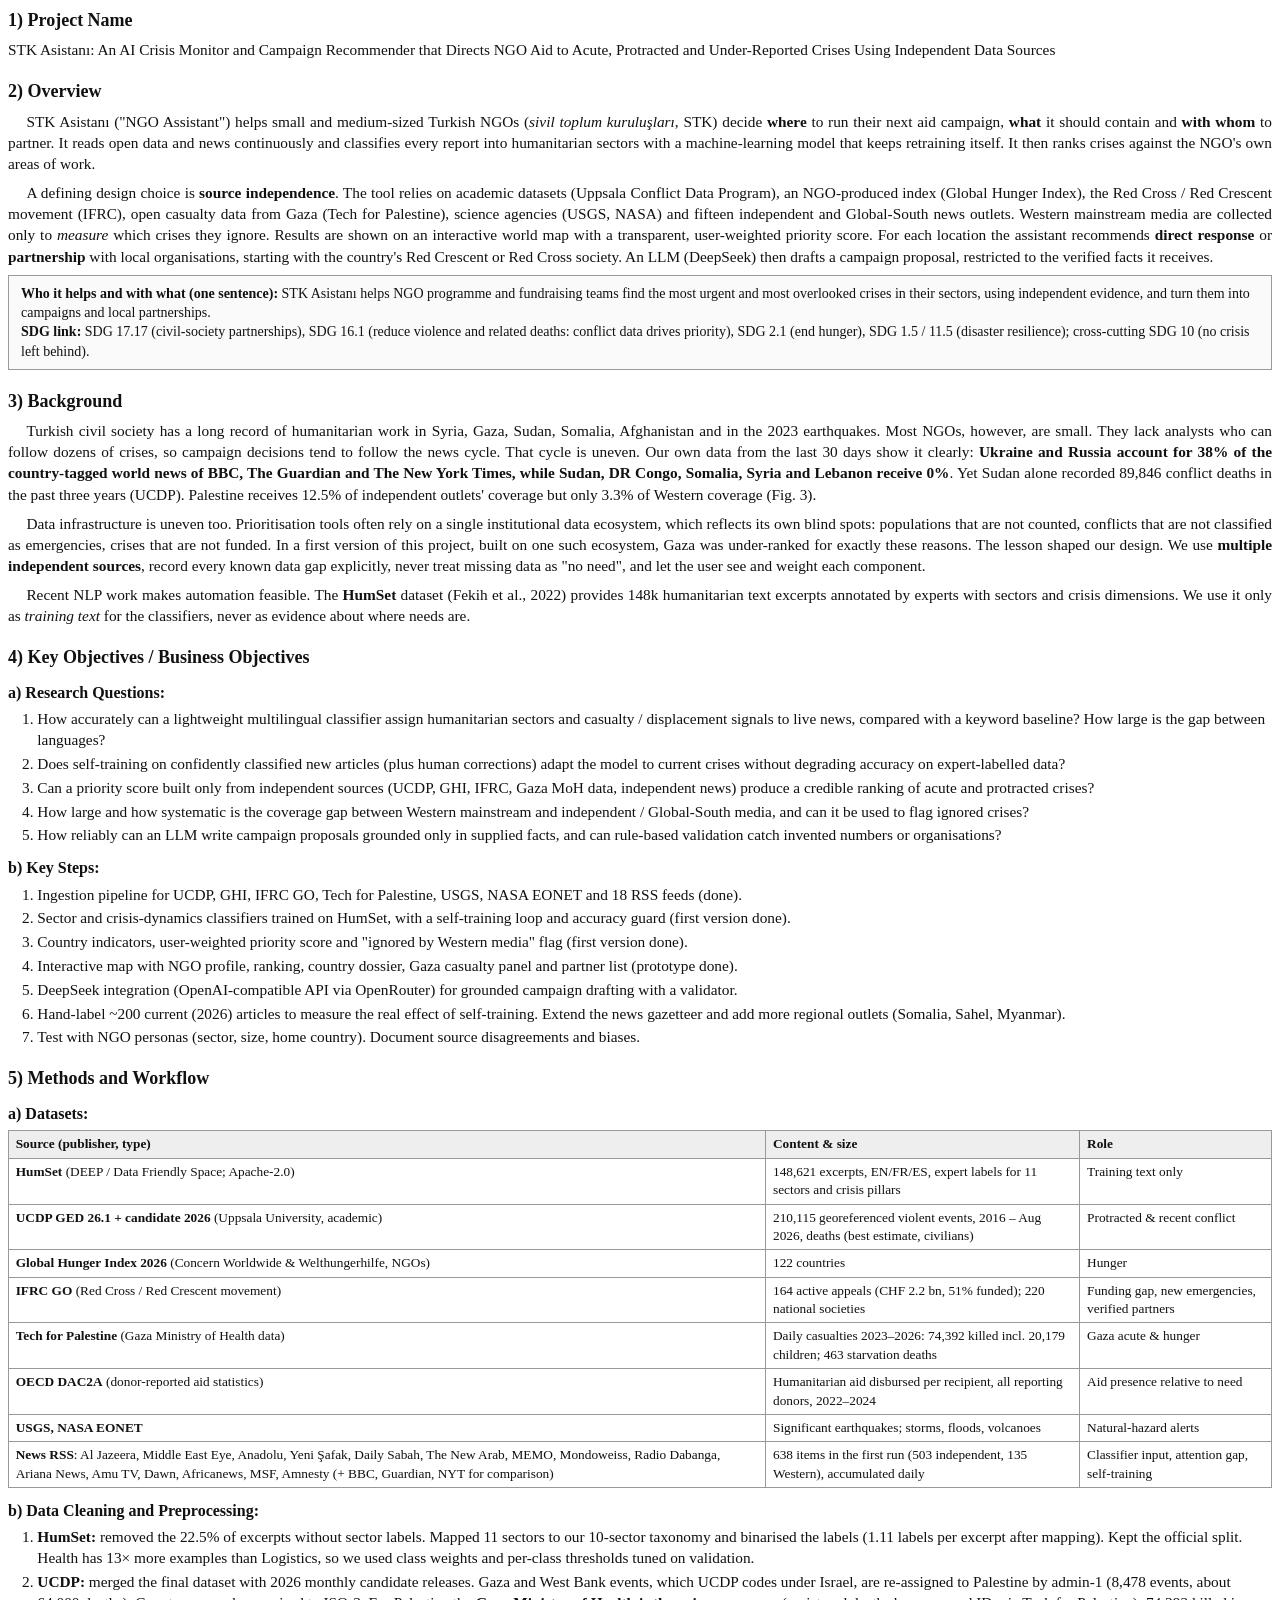
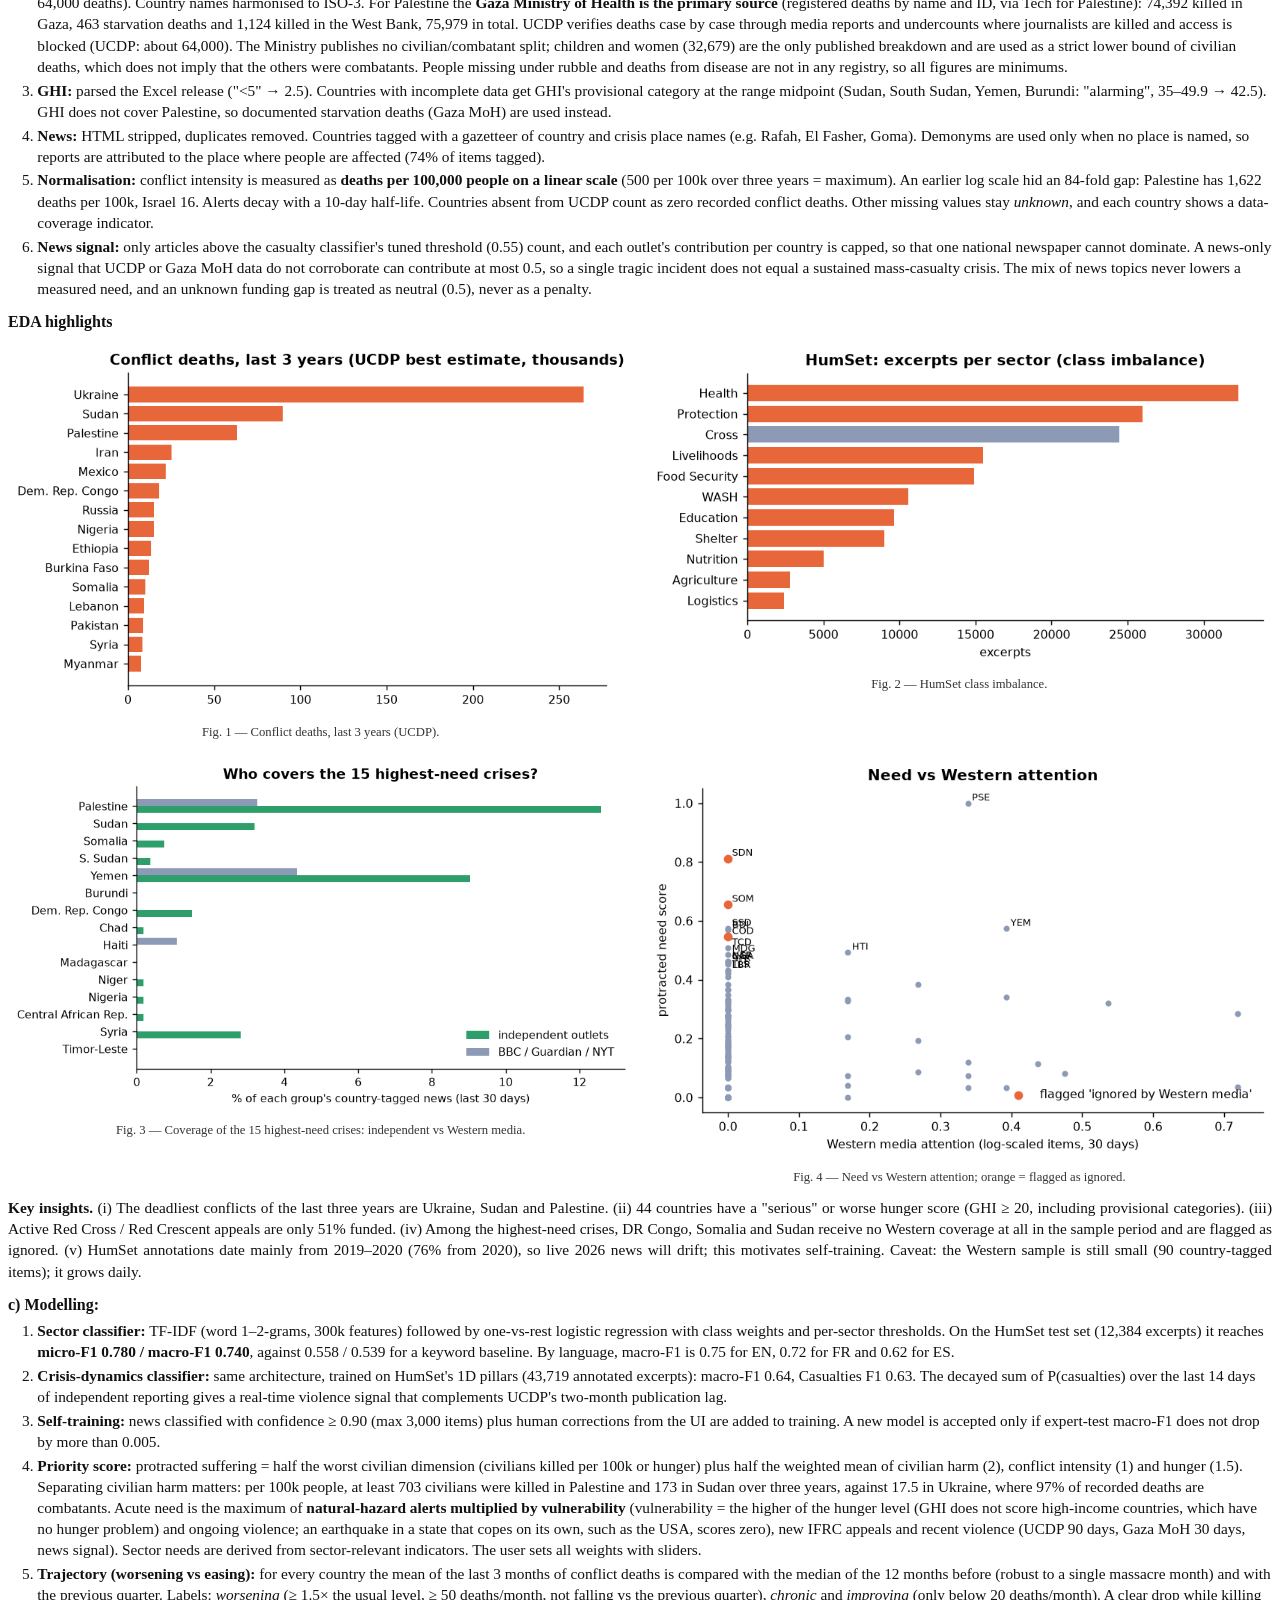
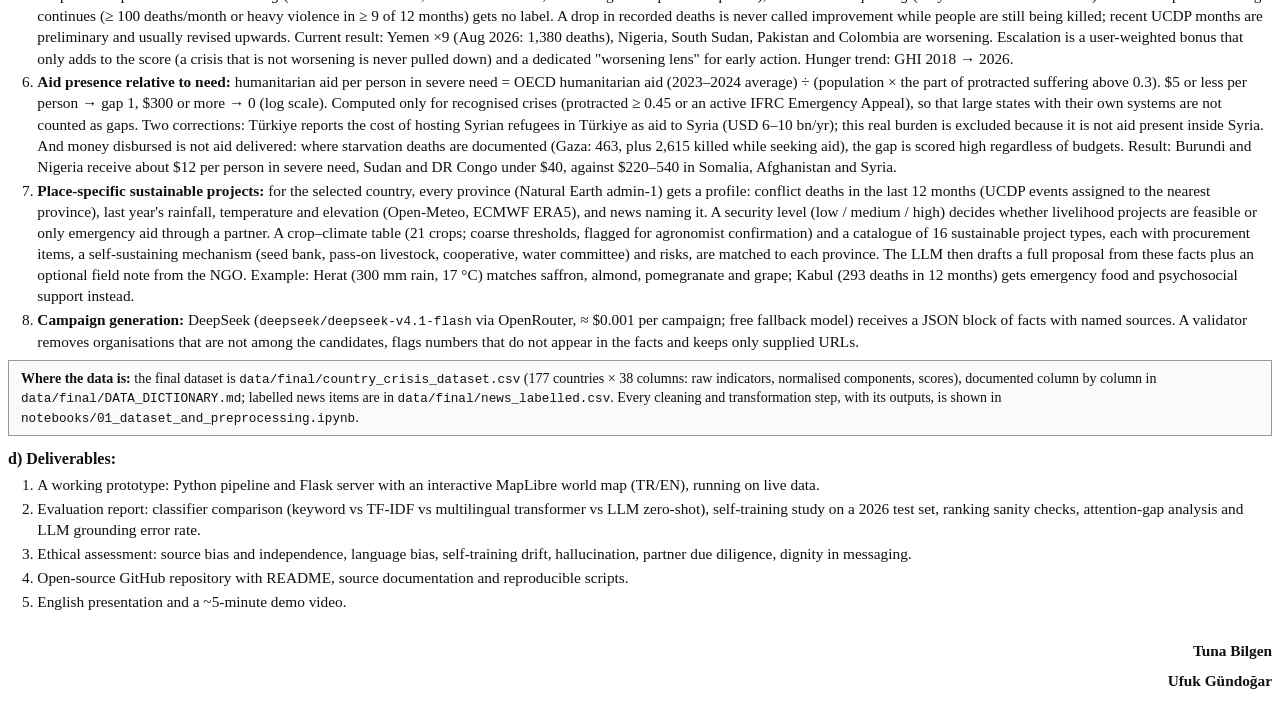
==== docs/concept_note.html @ a5fe1b3c "STK Asistani: crisis monitor and campaign recommender (Assignment 1) - data pipeline from independen" ====
<!doctype html>
<html lang="en">
<head>
<meta charset="utf-8">
<title>Concept Note — STK Asistanı</title>
<style>
  @page { size: A4; margin: 20mm 20mm 18mm 20mm; }
  body { font-family: "Times New Roman", Times, serif; font-size: 11.5pt; line-height: 1.38; color: #111; }
  h2 { font-size: 13.5pt; margin: 14pt 0 5pt; }
  h3 { font-size: 12pt; margin: 9pt 0 3pt; }
  p { margin: 0 0 6pt; text-align: justify; text-indent: 1.2em; }
  p.noind { text-indent: 0; }
  ol, ul { margin: 2pt 0 6pt; padding-left: 22pt; }
  li { margin-bottom: 2pt; }
  table { border-collapse: collapse; width: 100%; font-size: 10pt; margin: 4pt 0 8pt; }
  th, td { border: 1px solid #999; padding: 3pt 5pt; text-align: left; vertical-align: top; }
  th { background: #eee; }
  figure { margin: 6pt 0 8pt; text-align: center; break-inside: avoid; }
  figure img { max-width: 100%; }
  figcaption { font-size: 9.5pt; color: #333; margin-top: 2pt; }
  .two { display: flex; gap: 10pt; }
  .two figure { flex: 1; }
  .sig { text-align: right; font-weight: bold; margin-top: 18pt; line-height: 2; }
  .box { border: 1px solid #999; padding: 6pt 9pt; margin: 6pt 0 8pt; font-size: 10.5pt; background: #fafafa; }
  code { font-family: Consolas, monospace; font-size: 9.5pt; }
</style>
</head>
<body>

<h2 style="margin-top:0">1) Project Name</h2>
<p class="noind">STK Asistanı: An AI Crisis Monitor and Campaign Recommender that Directs NGO Aid to Acute,
Protracted and Under-Reported Crises Using Independent Data Sources</p>

<h2>2) Overview</h2>
<p>STK Asistanı ("NGO Assistant") helps small and medium-sized Turkish NGOs
(<i>sivil toplum kuruluşları</i>, STK) decide <b>where</b> to run their next aid campaign, <b>what</b> it
should contain and <b>with whom</b> to partner. It reads open data and news continuously and classifies every
report into humanitarian sectors with a machine-learning model that keeps retraining itself. It then ranks crises
against the NGO's own areas of work.</p>
<p>A defining design choice is <b>source independence</b>. The tool relies on academic datasets (Uppsala Conflict Data
Program), an NGO-produced index (Global Hunger Index), the Red Cross / Red Crescent movement (IFRC),
open casualty data from Gaza (Tech for Palestine), science agencies (USGS, NASA) and fifteen independent and Global-South
news outlets. Western mainstream media are collected only to <i>measure</i> which crises they ignore. Results are shown
on an interactive world map with a transparent, user-weighted priority score. For each location the assistant
recommends <b>direct response</b> or <b>partnership</b> with local organisations, starting with the country's Red Crescent
or Red Cross society. An LLM (DeepSeek) then drafts a campaign proposal, restricted to the verified facts it receives.</p>
<div class="box"><b>Who it helps and with what (one sentence):</b> STK Asistanı helps NGO programme and fundraising teams
find the most urgent and most overlooked crises in their sectors, using independent evidence, and turn them into
campaigns and local partnerships.<br>
<b>SDG link:</b> SDG 17.17 (civil-society partnerships), SDG 16.1 (reduce violence and related deaths: conflict data
drives priority), SDG 2.1 (end hunger), SDG 1.5 / 11.5 (disaster resilience); cross-cutting SDG 10 (no crisis left behind).</div>

<h2>3) Background</h2>
<p>Turkish civil society has a long record of humanitarian work in Syria, Gaza, Sudan, Somalia, Afghanistan and in the
2023 earthquakes. Most NGOs, however, are small. They lack analysts who can follow dozens of crises, so campaign
decisions tend to follow the news cycle. That cycle is uneven. Our own data from the last 30 days show it clearly:
<b>Ukraine and Russia account for 38% of the country-tagged world news of BBC, The Guardian and The New York Times,
while Sudan, DR Congo, Somalia, Syria and Lebanon receive 0%</b>. Yet Sudan alone recorded 89,846 conflict deaths in the
past three years (UCDP). Palestine receives 12.5% of independent outlets' coverage but only 3.3% of Western coverage
(Fig. 3).</p>
<p>Data infrastructure is uneven too. Prioritisation tools often rely on a single institutional data ecosystem, which
reflects its own blind spots: populations that are not counted, conflicts that are not classified as emergencies, crises
that are not funded. In a first version of this project, built on one such ecosystem, Gaza was under-ranked for exactly
these reasons. The lesson shaped our design. We use <b>multiple independent sources</b>, record every known data gap
explicitly, never treat missing data as "no need", and let the user see and weight each component.</p>
<p>Recent NLP work makes automation feasible. The <b>HumSet</b> dataset (Fekih et al., 2022) provides 148k humanitarian
text excerpts annotated by experts with sectors and crisis dimensions. We use it only as <i>training text</i> for the
classifiers, never as evidence about where needs are.</p>

<h2>4) Key Objectives / Business Objectives</h2>
<h3>a) Research Questions:</h3>
<ol>
  <li>How accurately can a lightweight multilingual classifier assign humanitarian sectors and casualty / displacement signals
      to live news, compared with a keyword baseline? How large is the gap between languages?</li>
  <li>Does self-training on confidently classified new articles (plus human corrections) adapt the model to current crises
      without degrading accuracy on expert-labelled data?</li>
  <li>Can a priority score built only from independent sources (UCDP, GHI, IFRC, Gaza MoH data, independent news)
      produce a credible ranking of acute and protracted crises?</li>
  <li>How large and how systematic is the coverage gap between Western mainstream and independent / Global-South media,
      and can it be used to flag ignored crises?</li>
  <li>How reliably can an LLM write campaign proposals grounded only in supplied facts, and can rule-based validation catch
      invented numbers or organisations?</li>
</ol>
<h3>b) Key Steps:</h3>
<ol>
  <li>Ingestion pipeline for UCDP, GHI, IFRC GO, Tech for Palestine, USGS, NASA EONET and 18 RSS feeds (done).</li>
  <li>Sector and crisis-dynamics classifiers trained on HumSet, with a self-training loop and accuracy guard (first version done).</li>
  <li>Country indicators, user-weighted priority score and "ignored by Western media" flag (first version done).</li>
  <li>Interactive map with NGO profile, ranking, country dossier, Gaza casualty panel and partner list (prototype done).</li>
  <li>DeepSeek integration (OpenAI-compatible API via OpenRouter) for grounded campaign drafting with a validator.</li>
  <li>Hand-label ~200 current (2026) articles to measure the real effect of self-training. Extend the news gazetteer and add
      more regional outlets (Somalia, Sahel, Myanmar).</li>
  <li>Test with NGO personas (sector, size, home country). Document source disagreements and biases.</li>
</ol>

<h2>5) Methods and Workflow</h2>
<h3>a) Datasets:</h3>
<table>
  <tr><th>Source (publisher, type)</th><th>Content &amp; size</th><th>Role</th></tr>
  <tr><td><b>HumSet</b> (DEEP / Data Friendly Space; Apache-2.0)</td><td>148,621 excerpts, EN/FR/ES, expert labels for 11 sectors
      and crisis pillars</td><td>Training text only</td></tr>
  <tr><td><b>UCDP GED 26.1 + candidate 2026</b> (Uppsala University, academic)</td><td>210,115 georeferenced violent events, 2016 – Aug 2026,
      deaths (best estimate, civilians)</td><td>Protracted &amp; recent conflict</td></tr>
  <tr><td><b>Global Hunger Index 2026</b> (Concern Worldwide &amp; Welthungerhilfe, NGOs)</td><td>122 countries</td><td>Hunger</td></tr>
  <tr><td><b>IFRC GO</b> (Red Cross / Red Crescent movement)</td><td>164 active appeals (CHF 2.2 bn, 51% funded); 220 national societies</td>
      <td>Funding gap, new emergencies, verified partners</td></tr>
  <tr><td><b>Tech for Palestine</b> (Gaza Ministry of Health data)</td><td>Daily casualties 2023–2026: 74,392 killed incl. 20,179 children;
      463 starvation deaths</td><td>Gaza acute &amp; hunger</td></tr>
  <tr><td><b>OECD DAC2A</b> (donor-reported aid statistics)</td><td>Humanitarian aid disbursed per recipient, all reporting donors, 2022–2024</td>
      <td>Aid presence relative to need</td></tr>
  <tr><td><b>USGS, NASA EONET</b></td><td>Significant earthquakes; storms, floods, volcanoes</td><td>Natural-hazard alerts</td></tr>
  <tr><td><b>News RSS</b>: Al Jazeera, Middle East Eye, Anadolu, Yeni Şafak, Daily Sabah, The New Arab, MEMO, Mondoweiss,
      Radio Dabanga, Ariana News, Amu TV, Dawn, Africanews, MSF, Amnesty (+ BBC, Guardian, NYT for comparison)</td>
      <td>638 items in the first run (503 independent, 135 Western), accumulated daily</td><td>Classifier input, attention gap, self-training</td></tr>
</table>

<h3>b) Data Cleaning and Preprocessing:</h3>
<ol>
  <li><b>HumSet:</b> removed the 22.5% of excerpts without sector labels. Mapped 11 sectors to our 10-sector taxonomy and binarised
      the labels (1.11 labels per excerpt after mapping). Kept the official split. Health has 13× more examples than Logistics,
      so we used class weights and per-class thresholds tuned on validation.</li>
  <li><b>UCDP:</b> merged the final dataset with 2026 monthly candidate releases. Gaza and West Bank events, which UCDP codes
      under Israel, are re-assigned to Palestine by admin-1 (8,478 events, about 64,000 deaths). Country names harmonised to ISO-3. For Palestine the <b>Gaza Ministry of Health is the primary source</b> (registered deaths by name and ID, via Tech for Palestine): 74,392 killed in Gaza, 463 starvation deaths and 1,124 killed in the West Bank, 75,979 in total. UCDP verifies deaths case by case through media reports and undercounts where journalists are killed and access is blocked (UCDP: about 64,000). The Ministry publishes no civilian/combatant split; children and women (32,679) are the only published breakdown and are used as a strict lower bound of civilian deaths, which does not imply that the others were combatants. People missing under rubble and deaths from disease are not in any registry, so all figures are minimums.</li>
  <li><b>GHI:</b> parsed the Excel release ("&lt;5" → 2.5). Countries with incomplete data get GHI's provisional category at the range midpoint (Sudan, South Sudan, Yemen, Burundi: "alarming", 35–49.9 → 42.5). GHI does not cover Palestine, so documented starvation deaths (Gaza MoH) are used instead.</li>
  <li><b>News:</b> HTML stripped, duplicates removed. Countries tagged with a gazetteer of country and crisis place names
      (e.g. Rafah, El Fasher, Goma). Demonyms are used only when no place is named, so reports are attributed to the place
      where people are affected (74% of items tagged).</li>
  <li><b>Normalisation:</b> conflict intensity is measured as <b>deaths per 100,000 people on a linear scale</b> (500 per 100k over three
      years = maximum). An earlier log scale hid an 84-fold gap: Palestine has 1,622 deaths per 100k, Israel 16. Alerts decay with a
      10-day half-life. Countries absent from UCDP count as zero recorded conflict deaths. Other missing values stay <i>unknown</i>,
      and each country shows a data-coverage indicator.</li>
  <li><b>News signal:</b> only articles above the casualty classifier's tuned threshold (0.55) count, and each outlet's contribution
      per country is capped, so that one national newspaper cannot dominate. A news-only signal that UCDP or Gaza MoH data do not
      corroborate can contribute at most 0.5, so a single tragic incident does not equal a sustained mass-casualty crisis. The mix of
      news topics never lowers a measured need, and an unknown funding gap is treated as neutral (0.5), never as a penalty.</li>
</ol>

<h3>EDA highlights</h3>
<div class="two">
  <figure><img src="../reports/figures/ucdp_top15.png"><figcaption>Fig. 1 — Conflict deaths, last 3 years (UCDP).</figcaption></figure>
  <figure><img src="../reports/figures/humset_sectors.png"><figcaption>Fig. 2 — HumSet class imbalance.</figcaption></figure>
</div>
<div class="two">
  <figure><img src="../reports/figures/attention_gap.png"><figcaption>Fig. 3 — Coverage of the 15 highest-need crises: independent vs Western media.</figcaption></figure>
  <figure><img src="../reports/figures/need_vs_attention.png"><figcaption>Fig. 4 — Need vs Western attention; orange = flagged as ignored.</figcaption></figure>
</div>
<p class="noind"><b>Key insights.</b> (i) The deadliest conflicts of the last three years are Ukraine, Sudan and Palestine.
(ii) 44 countries have a "serious" or worse hunger score (GHI ≥ 20, including provisional categories). (iii) Active Red Cross / Red Crescent appeals are only 51%
funded. (iv) Among the highest-need crises, DR Congo, Somalia and Sudan receive no Western coverage at all in the sample period and are flagged as ignored. (v) HumSet annotations date mainly from 2019–2020
(76% from 2020), so live 2026 news will drift; this motivates self-training. Caveat: the Western sample is still small
(90 country-tagged items); it grows daily.</p>

<h3>c) Modelling:</h3>
<ol>
  <li><b>Sector classifier:</b> TF-IDF (word 1–2-grams, 300k features) followed by one-vs-rest logistic regression with class weights
      and per-sector thresholds. On the HumSet test set (12,384 excerpts) it reaches <b>micro-F1 0.780 / macro-F1 0.740</b>, against
      0.558 / 0.539 for a keyword baseline. By language, macro-F1 is 0.75 for EN, 0.72 for FR and 0.62 for ES.</li>
  <li><b>Crisis-dynamics classifier:</b> same architecture, trained on HumSet's 1D pillars (43,719 annotated excerpts): macro-F1 0.64,
      Casualties F1 0.63. The decayed sum of P(casualties) over the last 14 days of independent reporting gives a real-time
      violence signal that complements UCDP's two-month publication lag.</li>
  <li><b>Self-training:</b> news classified with confidence ≥ 0.90 (max 3,000 items) plus human corrections from the UI are added to
      training. A new model is accepted only if expert-test macro-F1 does not drop by more than 0.005.</li>
  <li><b>Priority score:</b> protracted suffering = half the worst civilian dimension (civilians killed per 100k or hunger) plus half the weighted mean of civilian harm (2), conflict intensity (1) and hunger (1.5). Separating civilian harm
      matters: per 100k people, at least 703 civilians were killed in Palestine and 173 in Sudan over three years, against 17.5 in Ukraine,
      where 97% of recorded deaths are combatants. Acute need is the maximum of <b>natural-hazard alerts multiplied by vulnerability</b> (vulnerability = the higher of the hunger level (GHI does not score high-income countries, which have no hunger problem) and ongoing violence; an earthquake in a state that copes on its own, such as the USA, scores zero), new IFRC appeals and recent violence (UCDP 90 days,
      Gaza MoH 30 days, news signal). Sector needs are derived from sector-relevant indicators. The user sets all weights with sliders.</li>
  <li><b>Trajectory (worsening vs easing):</b> for every country the mean of the last 3 months of conflict deaths is compared with the
      median of the 12 months before (robust to a single massacre month) and with the previous quarter. Labels: <i>worsening</i>
      (≥ 1.5× the usual level, ≥ 50 deaths/month, not falling vs the previous quarter), <i>chronic</i> and <i>improving</i> (only below
      20 deaths/month). A clear drop while killing continues (≥ 100 deaths/month or heavy violence in ≥ 9 of 12 months) gets no label. A drop in recorded deaths is never called improvement while people are still being killed; recent UCDP months are
      preliminary and usually revised upwards. Current result: Yemen ×9 (Aug 2026: 1,380 deaths), Nigeria, South Sudan, Pakistan and Colombia
      are worsening. Escalation is a user-weighted bonus that only adds to the score (a crisis that is not worsening is never pulled down) and a dedicated "worsening lens" for early action.
      Hunger trend: GHI 2018 → 2026.</li>
  <li><b>Aid presence relative to need:</b> humanitarian aid per person in severe need = OECD humanitarian aid (2023–2024 average)
      ÷ (population × the part of protracted suffering above 0.3). $5 or less per person → gap 1, $300 or more → 0 (log scale).
      Computed only for recognised crises (protracted ≥ 0.45 or an active IFRC Emergency Appeal), so that large states with their own systems
      are not counted as gaps. Two corrections: Türkiye reports the cost of hosting Syrian refugees in Türkiye as aid to Syria (USD 6–10 bn/yr);
      this real burden is excluded because it is not aid present inside Syria. And money disbursed is not aid delivered: where starvation deaths
      are documented (Gaza: 463, plus 2,615 killed while seeking aid), the gap is scored high regardless of budgets. Result: Burundi and Nigeria
      receive about $12 per person in severe need, Sudan and DR Congo under $40, against $220–540 in Somalia, Afghanistan and Syria.</li>
  <li><b>Place-specific sustainable projects:</b> for the selected country, every province (Natural Earth admin-1) gets a profile:
      conflict deaths in the last 12 months (UCDP events assigned to the nearest province), last year's rainfall, temperature and elevation
      (Open-Meteo, ECMWF ERA5), and news naming it. A security level (low / medium / high) decides whether livelihood projects are feasible
      or only emergency aid through a partner. A crop–climate table (21 crops; coarse thresholds, flagged for agronomist confirmation) and a
      catalogue of 16 sustainable project types, each with procurement items, a self-sustaining mechanism (seed bank, pass-on livestock,
      cooperative, water committee) and risks, are matched to each province. The LLM then drafts a full proposal from these facts plus an
      optional field note from the NGO. Example: Herat (300 mm rain, 17 °C) matches saffron, almond, pomegranate and grape; Kabul (293 deaths
      in 12 months) gets emergency food and psychosocial support instead.</li>
  <li><b>Campaign generation:</b> DeepSeek (<code>deepseek/deepseek-v4.1-flash</code> via OpenRouter, ≈ $0.001 per campaign; free fallback model)
      receives a JSON block of facts with named sources. A validator removes organisations that are not among the candidates, flags
      numbers that do not appear in the facts and keeps only supplied URLs.</li>
</ol>

<div class="box"><b>Where the data is:</b> the final dataset is <code>data/final/country_crisis_dataset.csv</code> (177 countries × 38
columns: raw indicators, normalised components, scores), documented column by column in <code>data/final/DATA_DICTIONARY.md</code>;
labelled news items are in <code>data/final/news_labelled.csv</code>. Every cleaning and transformation step, with its outputs, is
shown in <code>notebooks/01_dataset_and_preprocessing.ipynb</code>.</div>

<h3>d) Deliverables:</h3>
<ol>
  <li>A working prototype: Python pipeline and Flask server with an interactive MapLibre world map (TR/EN), running on live data.</li>
  <li>Evaluation report: classifier comparison (keyword vs TF-IDF vs multilingual transformer vs LLM zero-shot), self-training study on a
      2026 test set, ranking sanity checks, attention-gap analysis and LLM grounding error rate.</li>
  <li>Ethical assessment: source bias and independence, language bias, self-training drift, hallucination, partner due diligence,
      dignity in messaging.</li>
  <li>Open-source GitHub repository with README, source documentation and reproducible scripts.</li>
  <li>English presentation and a ~5-minute demo video.</li>
</ol>

<div class="sig">Tuna Bilgen<br>Ufuk Gündoğar</div>
</body>
</html>
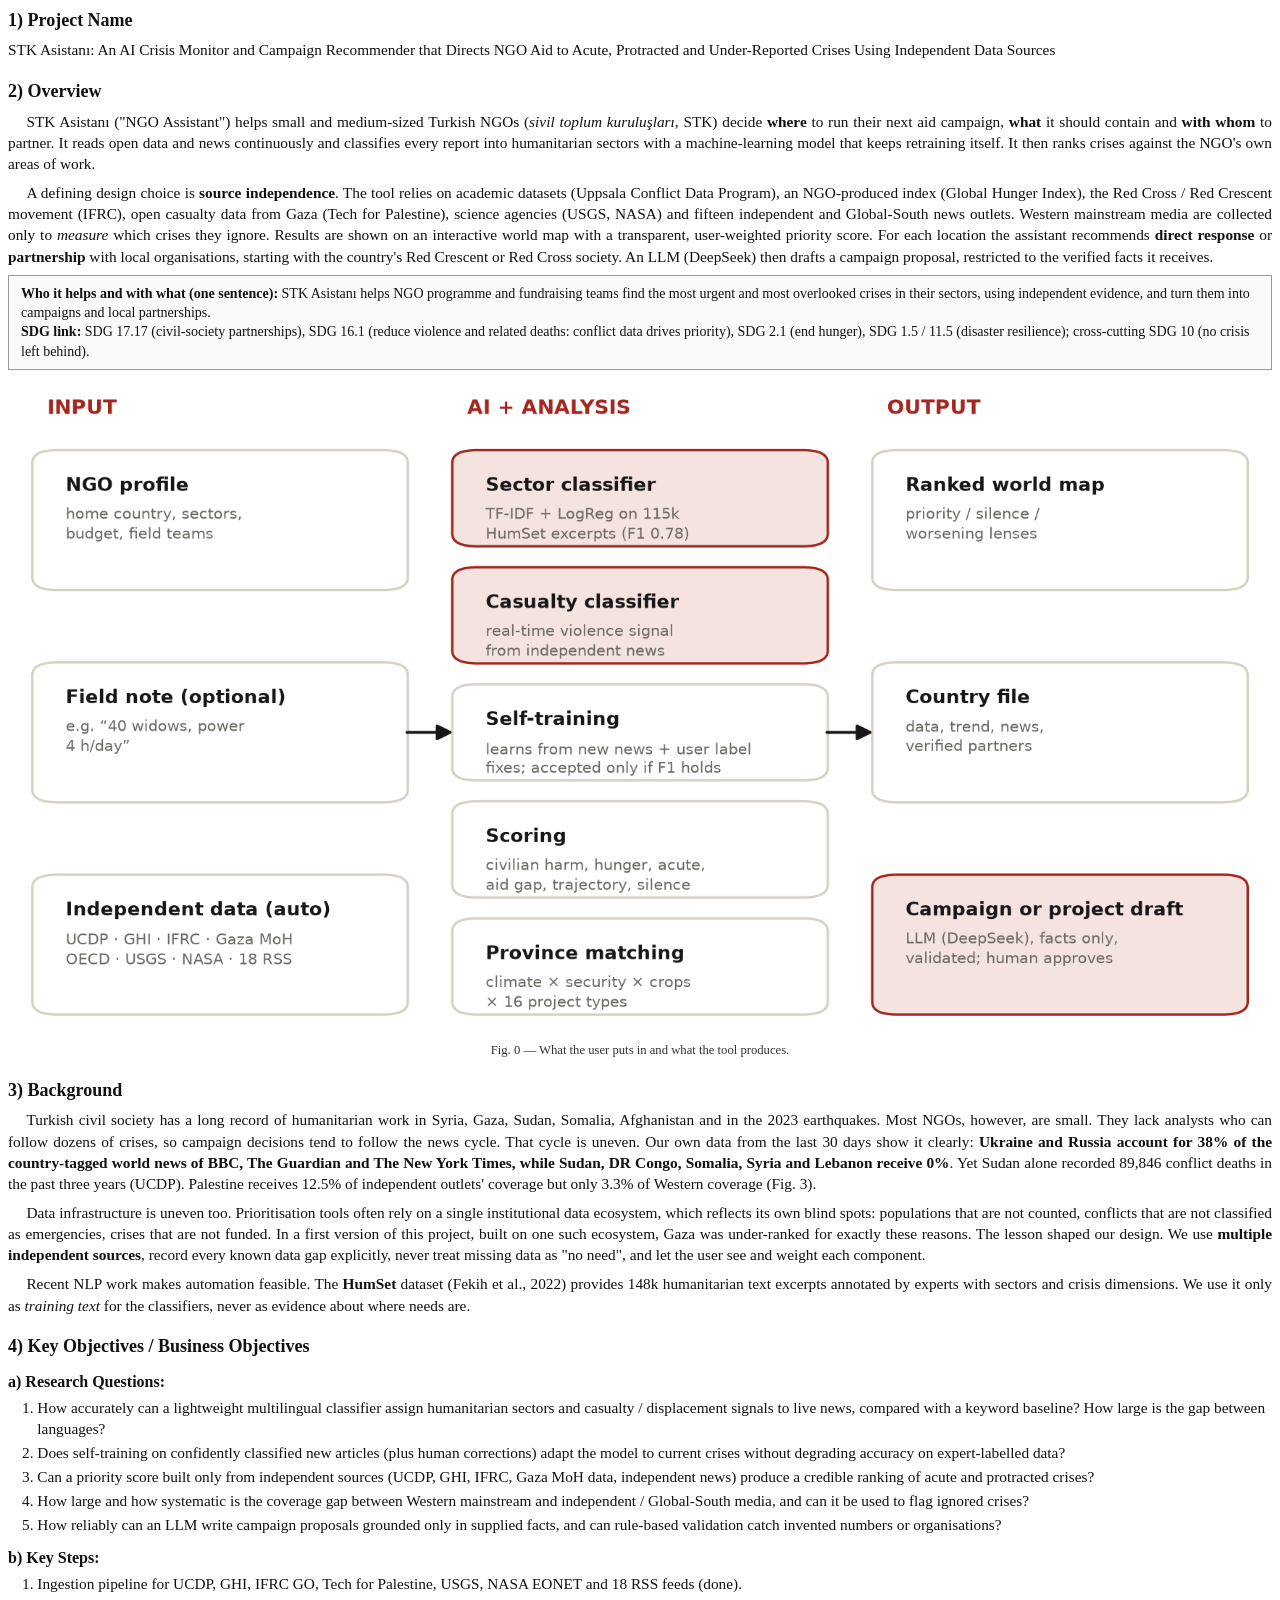
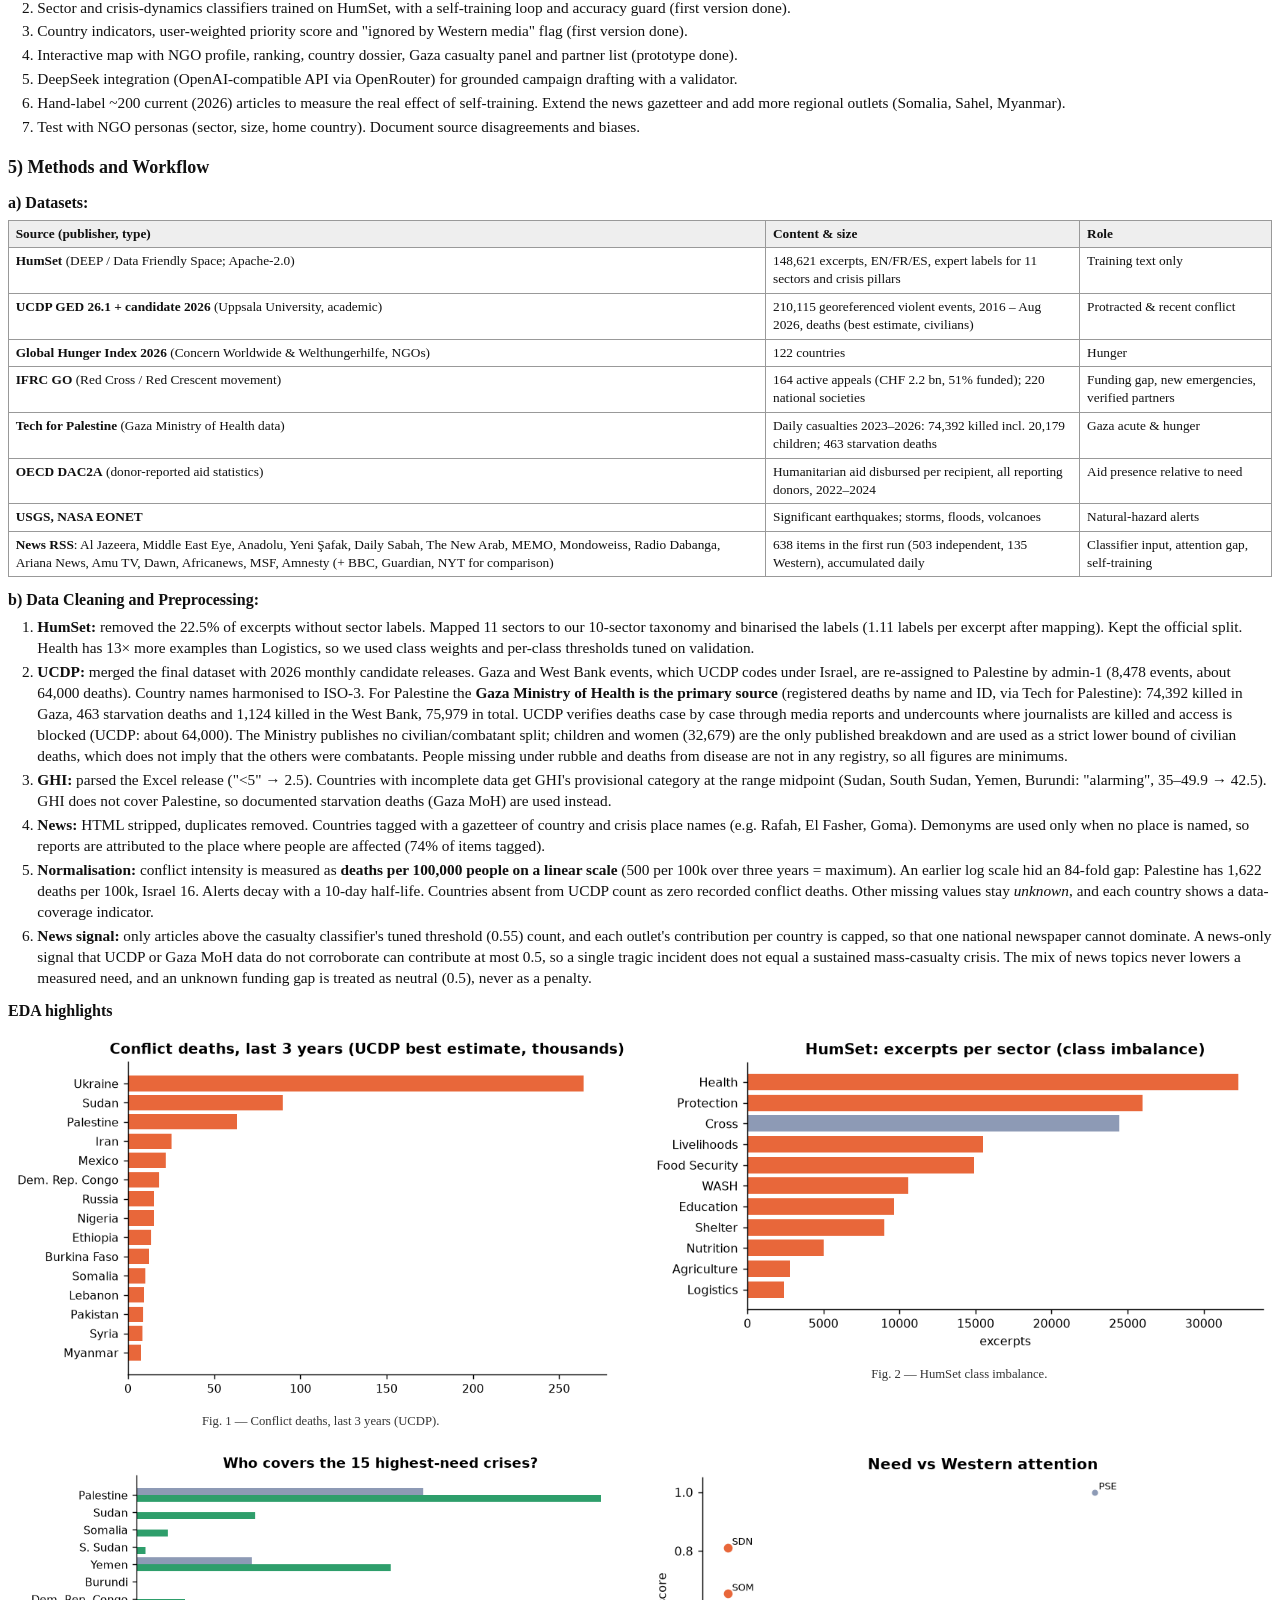
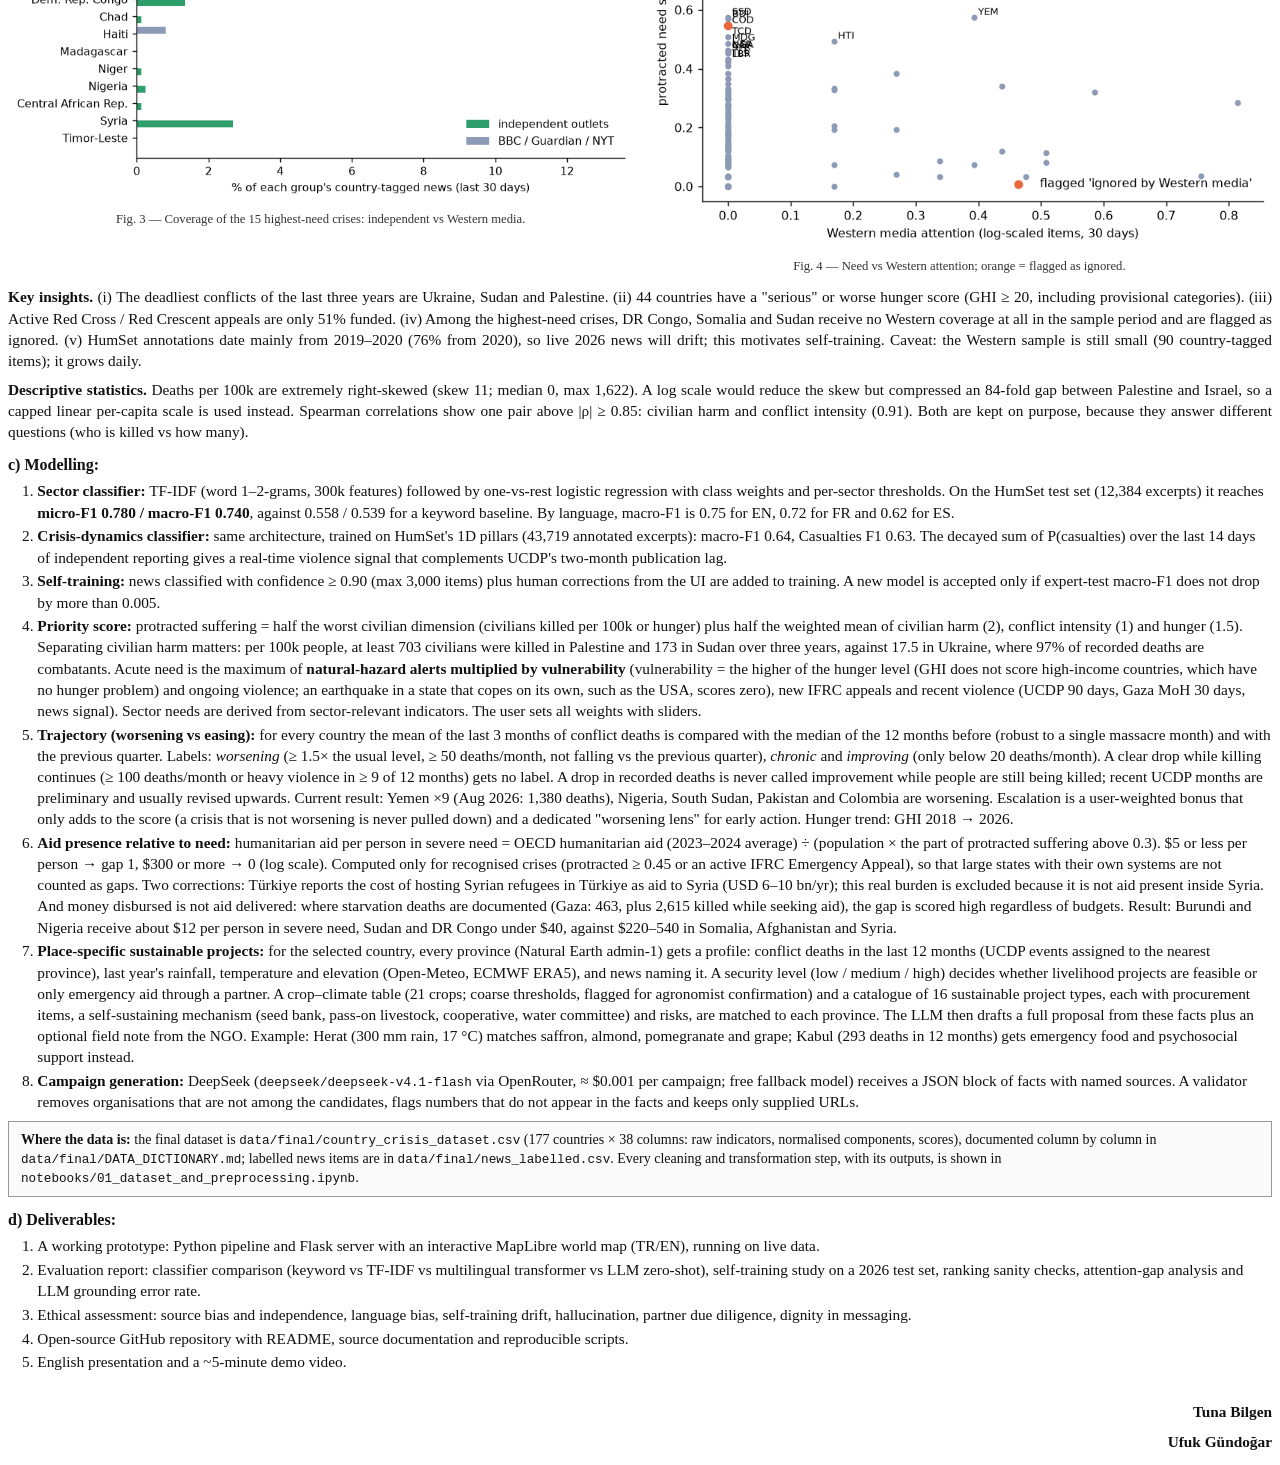
==== commit ba5bdc16: "Add flow diagram, descriptive statistics and correlation analysis, HumSet download script" ====
--- a/docs/concept_note.html
+++ b/docs/concept_note.html
@@ -50,6 +50,8 @@
 <b>SDG link:</b> SDG 17.17 (civil-society partnerships), SDG 16.1 (reduce violence and related deaths: conflict data
 drives priority), SDG 2.1 (end hunger), SDG 1.5 / 11.5 (disaster resilience); cross-cutting SDG 10 (no crisis left behind).</div>
 
+<figure><img src="../reports/figures/flow_diagram.png" style="max-width:100%"><figcaption>Fig. 0 — What the user puts in and what the tool produces.</figcaption></figure>
+
 <h2>3) Background</h2>
 <p>Turkish civil society has a long record of humanitarian work in Syria, Gaza, Sudan, Somalia, Afghanistan and in the
 2023 earthquakes. Most NGOs, however, are small. They lack analysts who can follow dozens of crises, so campaign
@@ -149,6 +151,11 @@
 funded. (iv) Among the highest-need crises, DR Congo, Somalia and Sudan receive no Western coverage at all in the sample period and are flagged as ignored. (v) HumSet annotations date mainly from 2019–2020
 (76% from 2020), so live 2026 news will drift; this motivates self-training. Caveat: the Western sample is still small
 (90 country-tagged items); it grows daily.</p>
+
+<p class="noind"><b>Descriptive statistics.</b> Deaths per 100k are extremely right-skewed (skew 11; median 0, max 1,622).
+A log scale would reduce the skew but compressed an 84-fold gap between Palestine and Israel, so a capped linear per-capita
+scale is used instead. Spearman correlations show one pair above |ρ| ≥ 0.85: civilian harm and conflict intensity (0.91).
+Both are kept on purpose, because they answer different questions (who is killed vs how many).</p>
 
 <h3>c) Modelling:</h3>
 <ol>
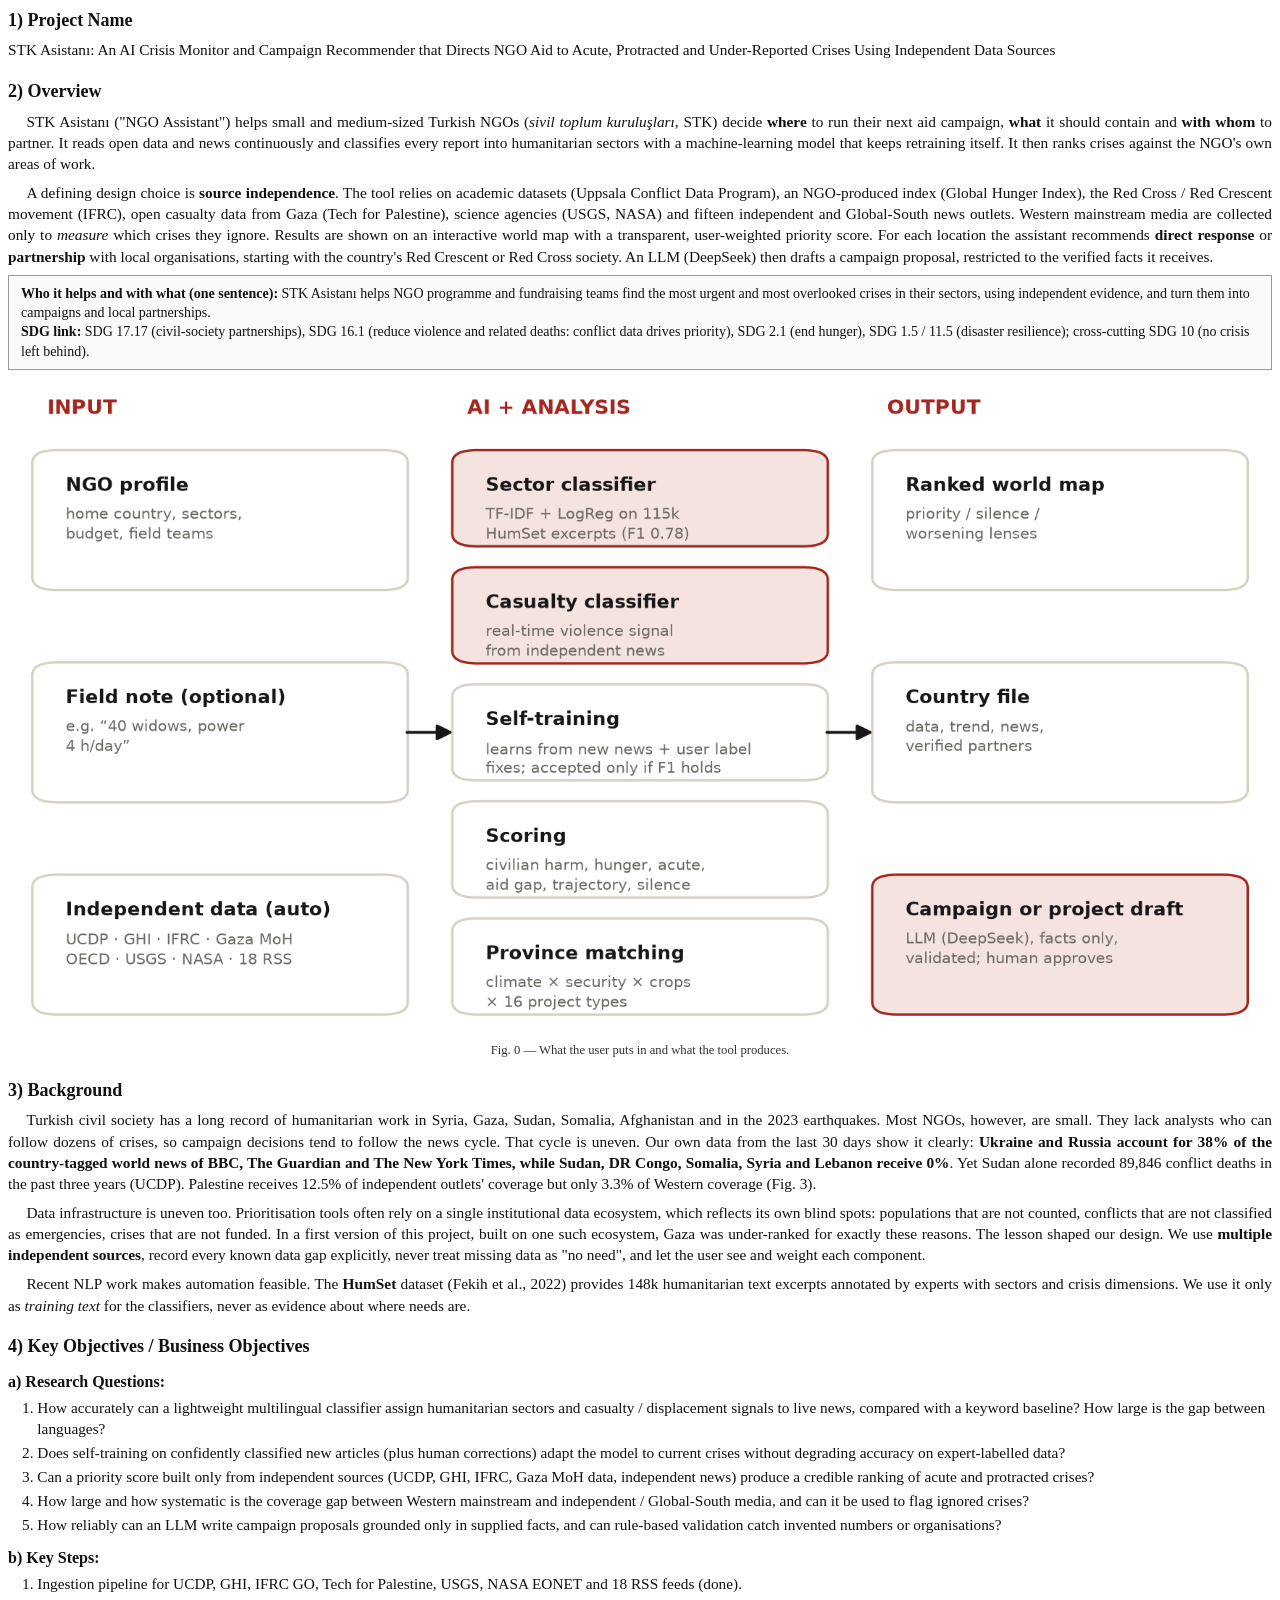
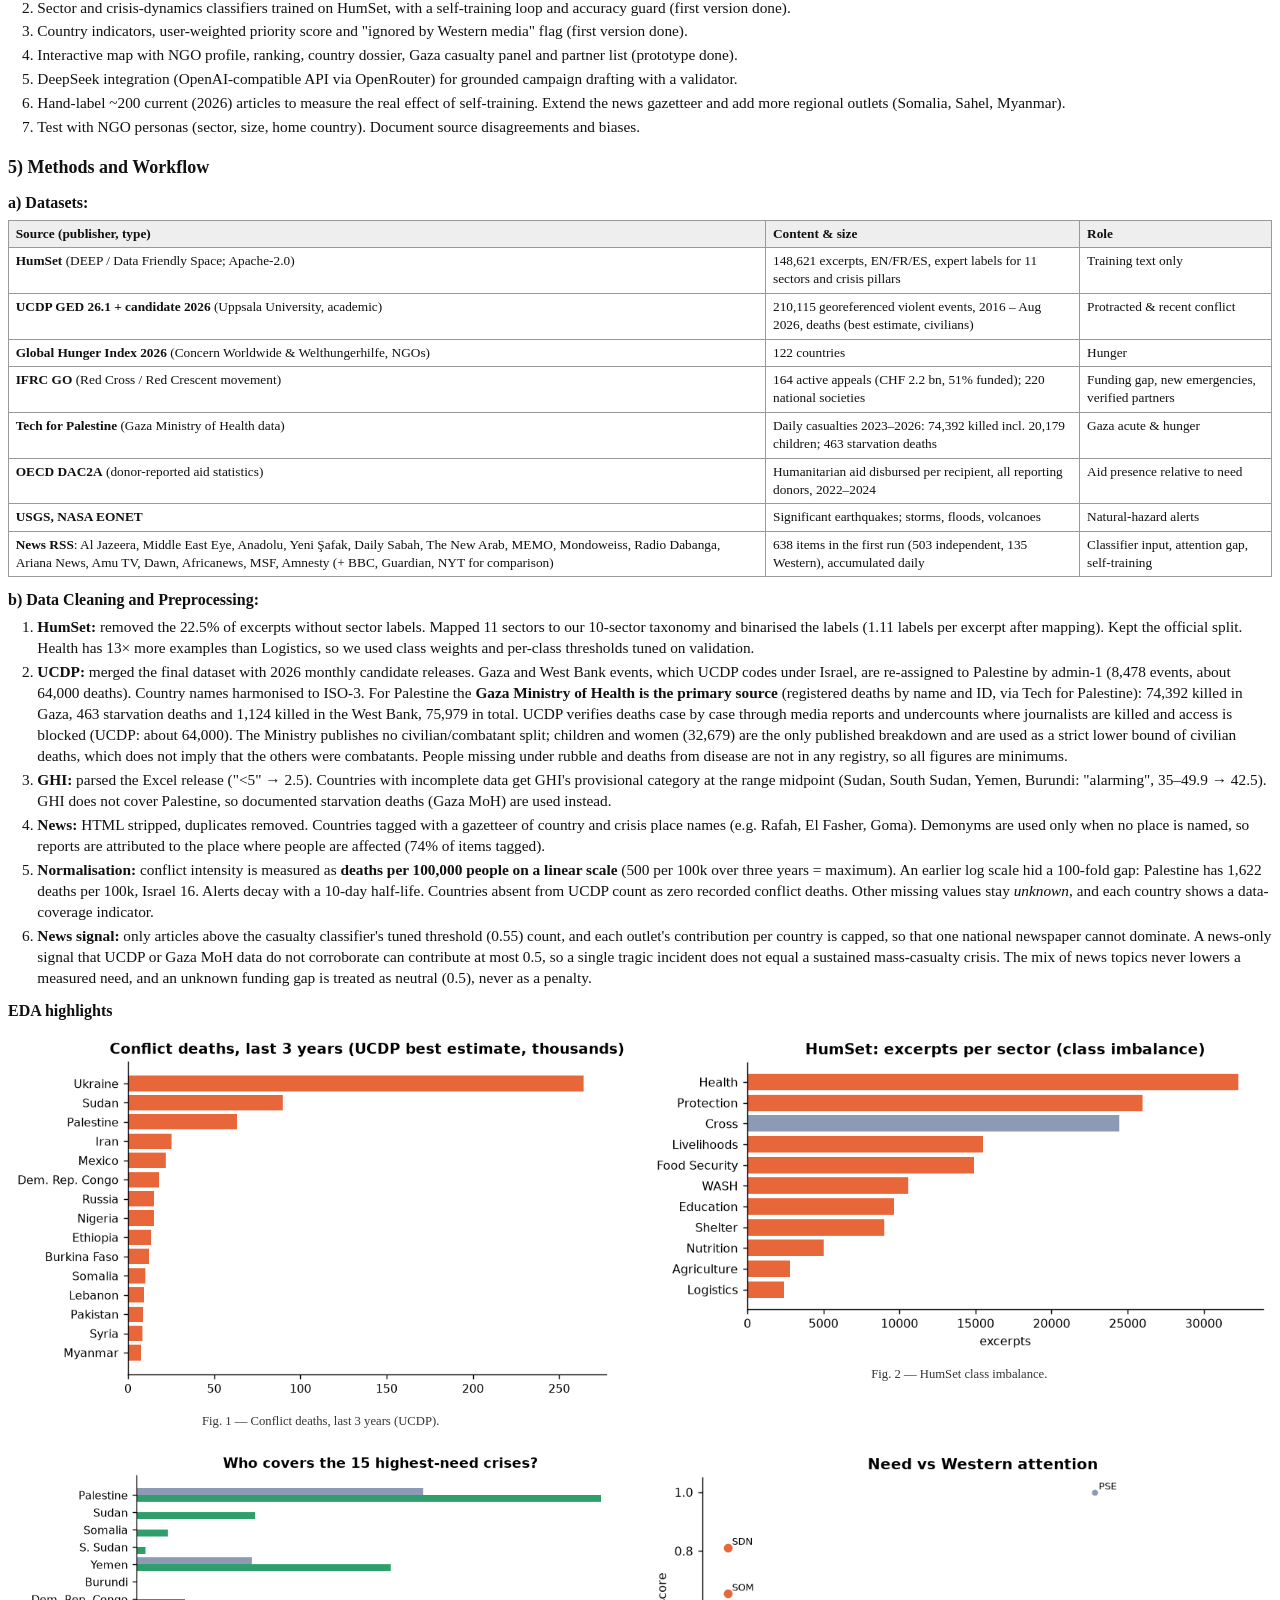
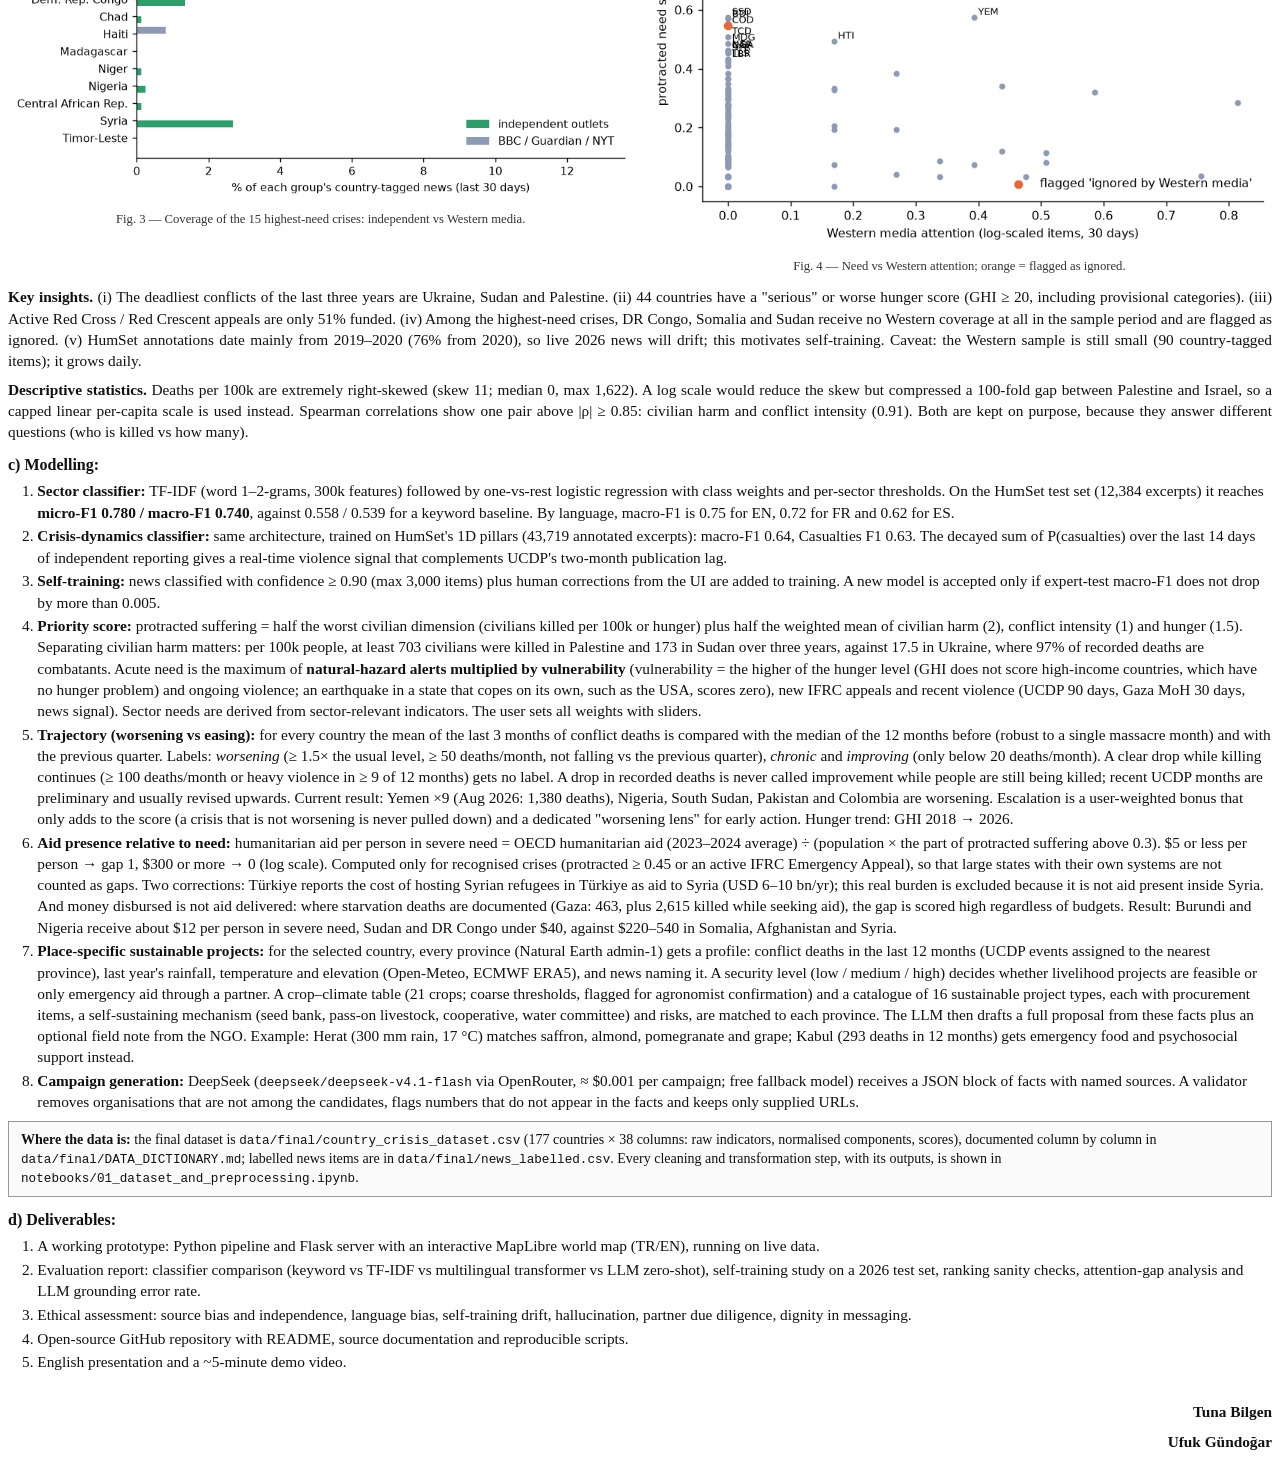
==== commit caa38063: "Consistent per-capita gap figure; regenerate EDA, notebook and concept note" ====
--- a/docs/concept_note.html
+++ b/docs/concept_note.html
@@ -128,7 +128,7 @@
       (e.g. Rafah, El Fasher, Goma). Demonyms are used only when no place is named, so reports are attributed to the place
       where people are affected (74% of items tagged).</li>
   <li><b>Normalisation:</b> conflict intensity is measured as <b>deaths per 100,000 people on a linear scale</b> (500 per 100k over three
-      years = maximum). An earlier log scale hid an 84-fold gap: Palestine has 1,622 deaths per 100k, Israel 16. Alerts decay with a
+      years = maximum). An earlier log scale hid a 100-fold gap: Palestine has 1,622 deaths per 100k, Israel 16. Alerts decay with a
       10-day half-life. Countries absent from UCDP count as zero recorded conflict deaths. Other missing values stay <i>unknown</i>,
       and each country shows a data-coverage indicator.</li>
   <li><b>News signal:</b> only articles above the casualty classifier's tuned threshold (0.55) count, and each outlet's contribution
@@ -153,7 +153,7 @@
 (90 country-tagged items); it grows daily.</p>
 
 <p class="noind"><b>Descriptive statistics.</b> Deaths per 100k are extremely right-skewed (skew 11; median 0, max 1,622).
-A log scale would reduce the skew but compressed an 84-fold gap between Palestine and Israel, so a capped linear per-capita
+A log scale would reduce the skew but compressed a 100-fold gap between Palestine and Israel, so a capped linear per-capita
 scale is used instead. Spearman correlations show one pair above |ρ| ≥ 0.85: civilian harm and conflict intensity (0.91).
 Both are kept on purpose, because they answer different questions (who is killed vs how many).</p>
 
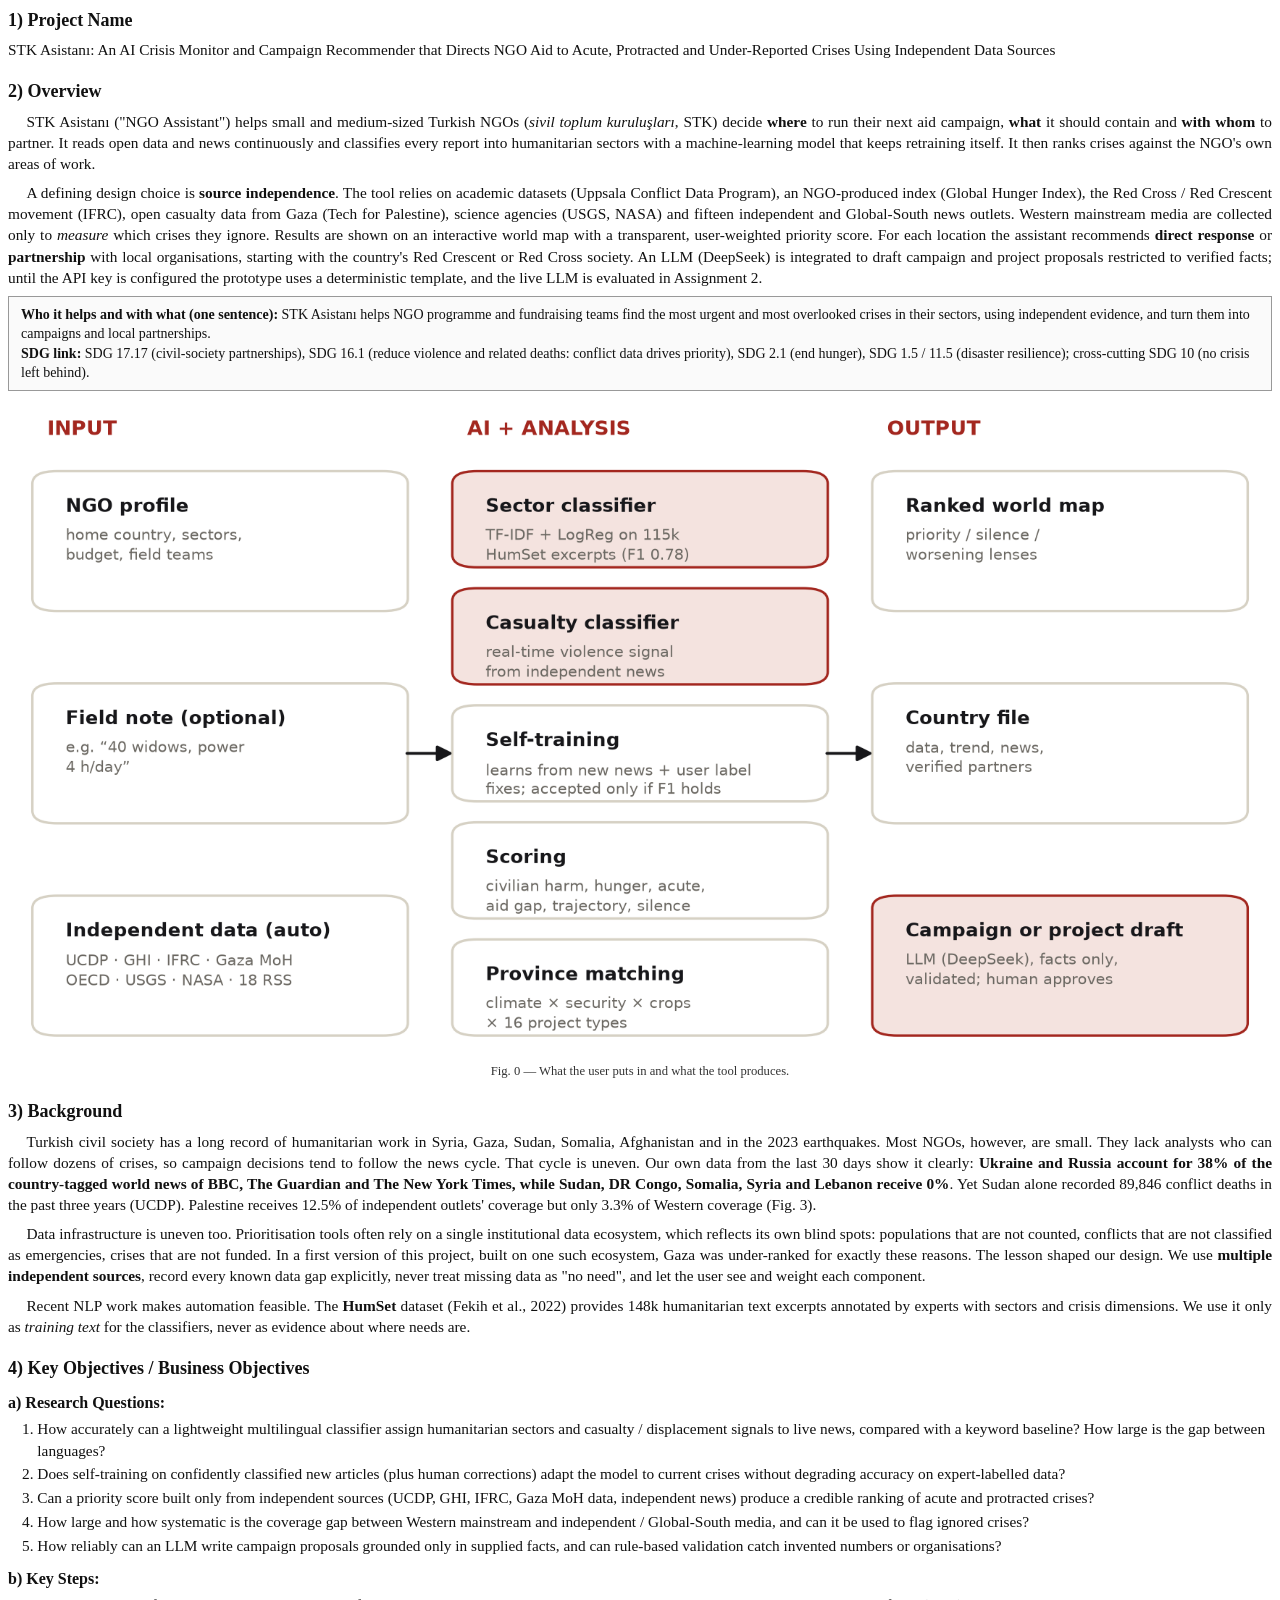
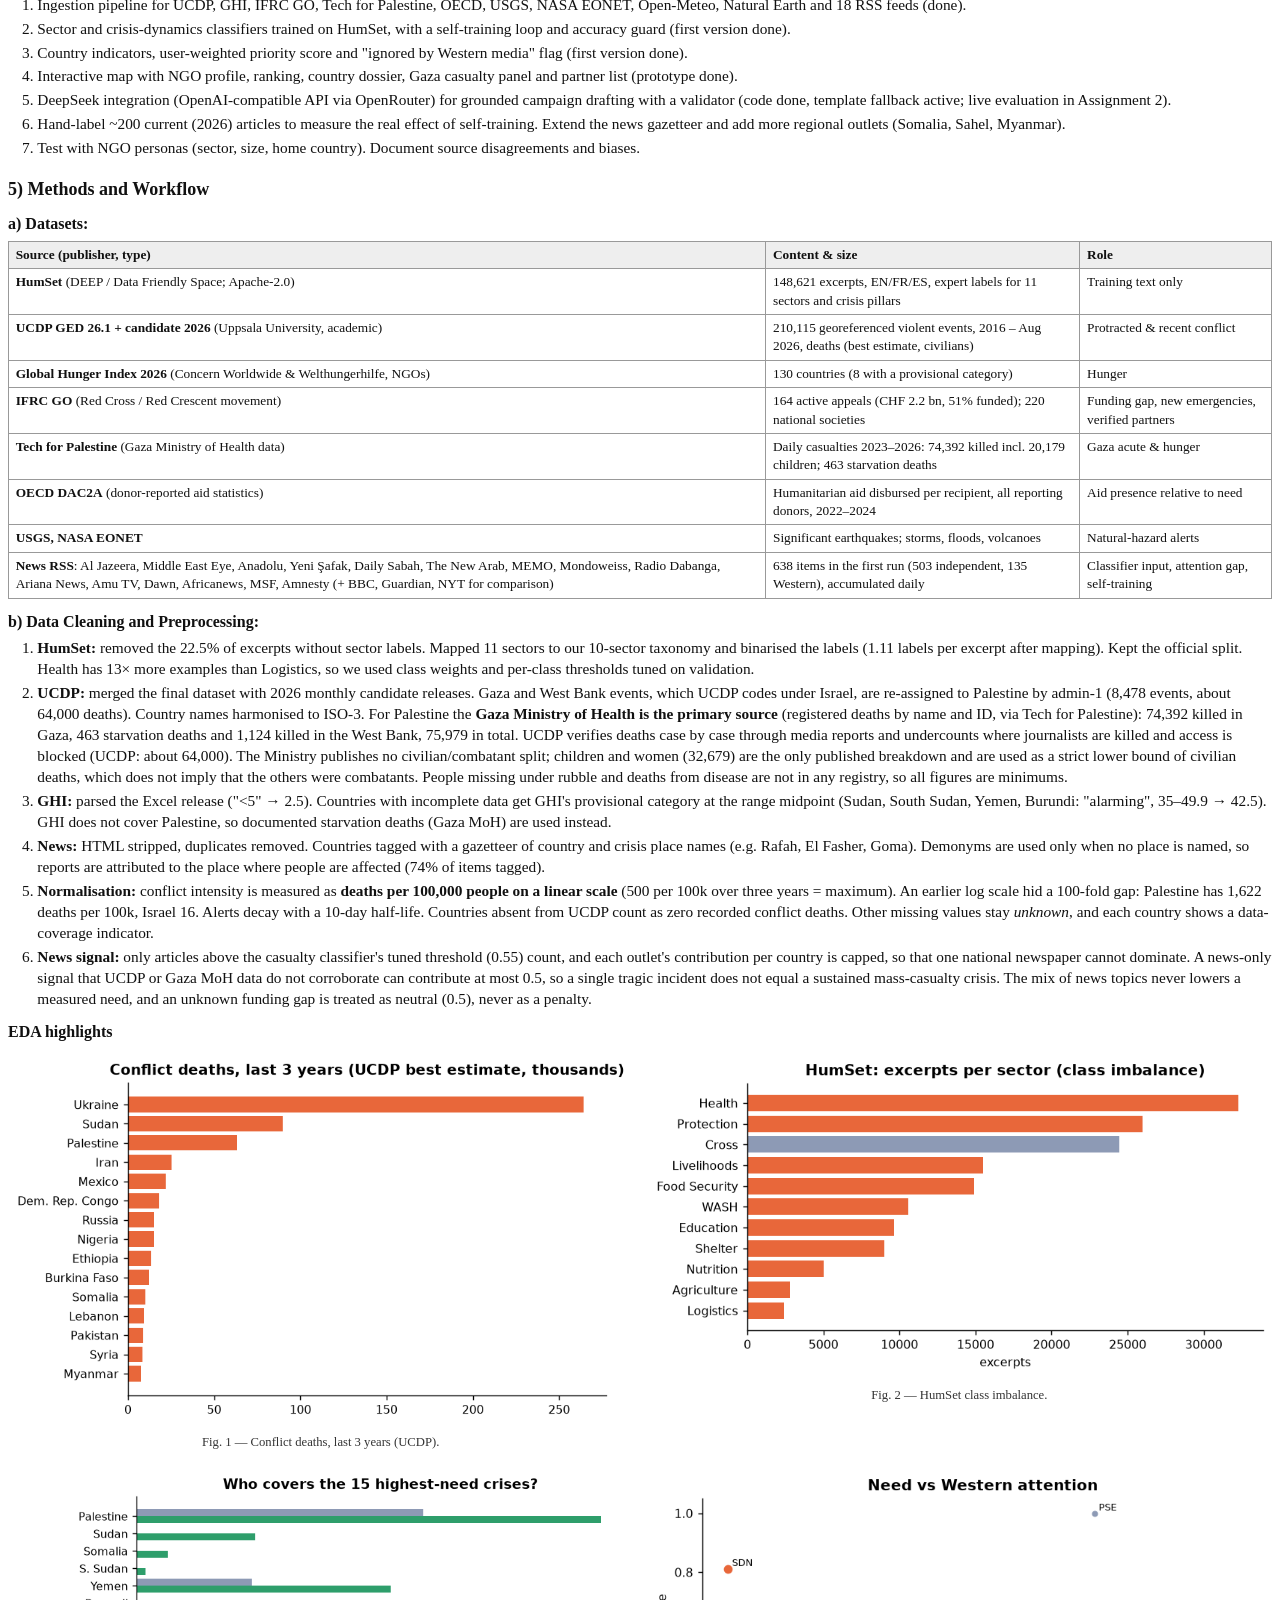
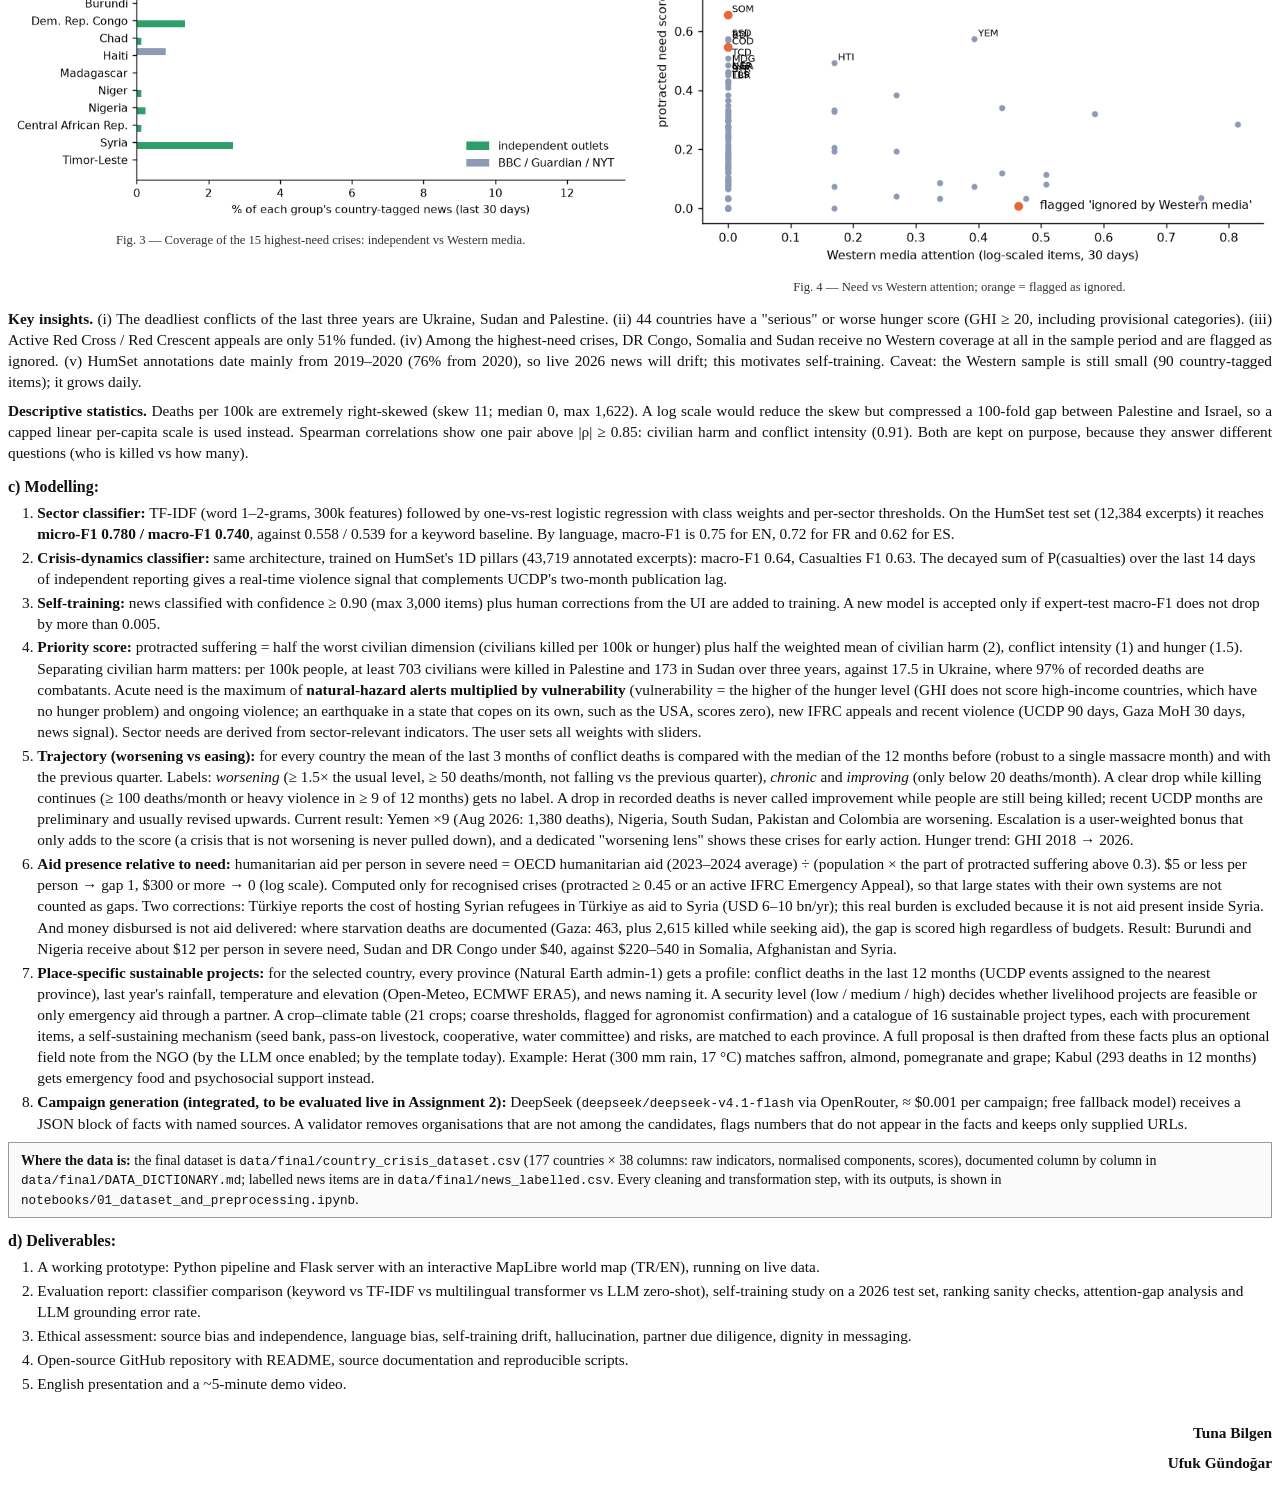
==== commit d779c7f9: "Concept note: clarify LLM status (template until key, live test in Assignment 2), update GHI coverag" ====
--- a/docs/concept_note.html
+++ b/docs/concept_note.html
@@ -21,7 +21,7 @@
   .two { display: flex; gap: 10pt; }
   .two figure { flex: 1; }
   .sig { text-align: right; font-weight: bold; margin-top: 18pt; line-height: 2; }
-  .box { border: 1px solid #999; padding: 6pt 9pt; margin: 6pt 0 8pt; font-size: 10.5pt; background: #fafafa; }
+  .box { border: 1px solid #999; padding: 6pt 9pt; margin: 6pt 0 8pt; font-size: 10.5pt; background: #fafafa; break-inside: avoid; }
   code { font-family: Consolas, monospace; font-size: 9.5pt; }
 </style>
 </head>
@@ -43,7 +43,8 @@
 news outlets. Western mainstream media are collected only to <i>measure</i> which crises they ignore. Results are shown
 on an interactive world map with a transparent, user-weighted priority score. For each location the assistant
 recommends <b>direct response</b> or <b>partnership</b> with local organisations, starting with the country's Red Crescent
-or Red Cross society. An LLM (DeepSeek) then drafts a campaign proposal, restricted to the verified facts it receives.</p>
+or Red Cross society. An LLM (DeepSeek) is integrated to draft campaign and project proposals restricted to verified facts;
+until the API key is configured the prototype uses a deterministic template, and the live LLM is evaluated in Assignment 2.</p>
 <div class="box"><b>Who it helps and with what (one sentence):</b> STK Asistanı helps NGO programme and fundraising teams
 find the most urgent and most overlooked crises in their sectors, using independent evidence, and turn them into
 campaigns and local partnerships.<br>
@@ -85,11 +86,12 @@
 </ol>
 <h3>b) Key Steps:</h3>
 <ol>
-  <li>Ingestion pipeline for UCDP, GHI, IFRC GO, Tech for Palestine, USGS, NASA EONET and 18 RSS feeds (done).</li>
+  <li>Ingestion pipeline for UCDP, GHI, IFRC GO, Tech for Palestine, OECD, USGS, NASA EONET, Open-Meteo, Natural Earth and 18 RSS feeds (done).</li>
   <li>Sector and crisis-dynamics classifiers trained on HumSet, with a self-training loop and accuracy guard (first version done).</li>
   <li>Country indicators, user-weighted priority score and "ignored by Western media" flag (first version done).</li>
   <li>Interactive map with NGO profile, ranking, country dossier, Gaza casualty panel and partner list (prototype done).</li>
-  <li>DeepSeek integration (OpenAI-compatible API via OpenRouter) for grounded campaign drafting with a validator.</li>
+  <li>DeepSeek integration (OpenAI-compatible API via OpenRouter) for grounded campaign drafting with a validator (code done, template fallback
+      active; live evaluation in Assignment 2).</li>
   <li>Hand-label ~200 current (2026) articles to measure the real effect of self-training. Extend the news gazetteer and add
       more regional outlets (Somalia, Sahel, Myanmar).</li>
   <li>Test with NGO personas (sector, size, home country). Document source disagreements and biases.</li>
@@ -103,7 +105,7 @@
       and crisis pillars</td><td>Training text only</td></tr>
   <tr><td><b>UCDP GED 26.1 + candidate 2026</b> (Uppsala University, academic)</td><td>210,115 georeferenced violent events, 2016 – Aug 2026,
       deaths (best estimate, civilians)</td><td>Protracted &amp; recent conflict</td></tr>
-  <tr><td><b>Global Hunger Index 2026</b> (Concern Worldwide &amp; Welthungerhilfe, NGOs)</td><td>122 countries</td><td>Hunger</td></tr>
+  <tr><td><b>Global Hunger Index 2026</b> (Concern Worldwide &amp; Welthungerhilfe, NGOs)</td><td>130 countries (8 with a provisional category)</td><td>Hunger</td></tr>
   <tr><td><b>IFRC GO</b> (Red Cross / Red Crescent movement)</td><td>164 active appeals (CHF 2.2 bn, 51% funded); 220 national societies</td>
       <td>Funding gap, new emergencies, verified partners</td></tr>
   <tr><td><b>Tech for Palestine</b> (Gaza Ministry of Health data)</td><td>Daily casualties 2023–2026: 74,392 killed incl. 20,179 children;
@@ -176,7 +178,7 @@
       (≥ 1.5× the usual level, ≥ 50 deaths/month, not falling vs the previous quarter), <i>chronic</i> and <i>improving</i> (only below
       20 deaths/month). A clear drop while killing continues (≥ 100 deaths/month or heavy violence in ≥ 9 of 12 months) gets no label. A drop in recorded deaths is never called improvement while people are still being killed; recent UCDP months are
       preliminary and usually revised upwards. Current result: Yemen ×9 (Aug 2026: 1,380 deaths), Nigeria, South Sudan, Pakistan and Colombia
-      are worsening. Escalation is a user-weighted bonus that only adds to the score (a crisis that is not worsening is never pulled down) and a dedicated "worsening lens" for early action.
+      are worsening. Escalation is a user-weighted bonus that only adds to the score (a crisis that is not worsening is never pulled down), and a dedicated "worsening lens" shows these crises for early action.
       Hunger trend: GHI 2018 → 2026.</li>
   <li><b>Aid presence relative to need:</b> humanitarian aid per person in severe need = OECD humanitarian aid (2023–2024 average)
       ÷ (population × the part of protracted suffering above 0.3). $5 or less per person → gap 1, $300 or more → 0 (log scale).
@@ -190,10 +192,10 @@
       (Open-Meteo, ECMWF ERA5), and news naming it. A security level (low / medium / high) decides whether livelihood projects are feasible
       or only emergency aid through a partner. A crop–climate table (21 crops; coarse thresholds, flagged for agronomist confirmation) and a
       catalogue of 16 sustainable project types, each with procurement items, a self-sustaining mechanism (seed bank, pass-on livestock,
-      cooperative, water committee) and risks, are matched to each province. The LLM then drafts a full proposal from these facts plus an
-      optional field note from the NGO. Example: Herat (300 mm rain, 17 °C) matches saffron, almond, pomegranate and grape; Kabul (293 deaths
+      cooperative, water committee) and risks, are matched to each province. A full proposal is then drafted from these facts plus an optional
+      field note from the NGO (by the LLM once enabled; by the template today). Example: Herat (300 mm rain, 17 °C) matches saffron, almond, pomegranate and grape; Kabul (293 deaths
       in 12 months) gets emergency food and psychosocial support instead.</li>
-  <li><b>Campaign generation:</b> DeepSeek (<code>deepseek/deepseek-v4.1-flash</code> via OpenRouter, ≈ $0.001 per campaign; free fallback model)
+  <li><b>Campaign generation (integrated, to be evaluated live in Assignment 2):</b> DeepSeek (<code>deepseek/deepseek-v4.1-flash</code> via OpenRouter, ≈ $0.001 per campaign; free fallback model)
       receives a JSON block of facts with named sources. A validator removes organisations that are not among the candidates, flags
       numbers that do not appear in the facts and keeps only supplied URLs.</li>
 </ol>
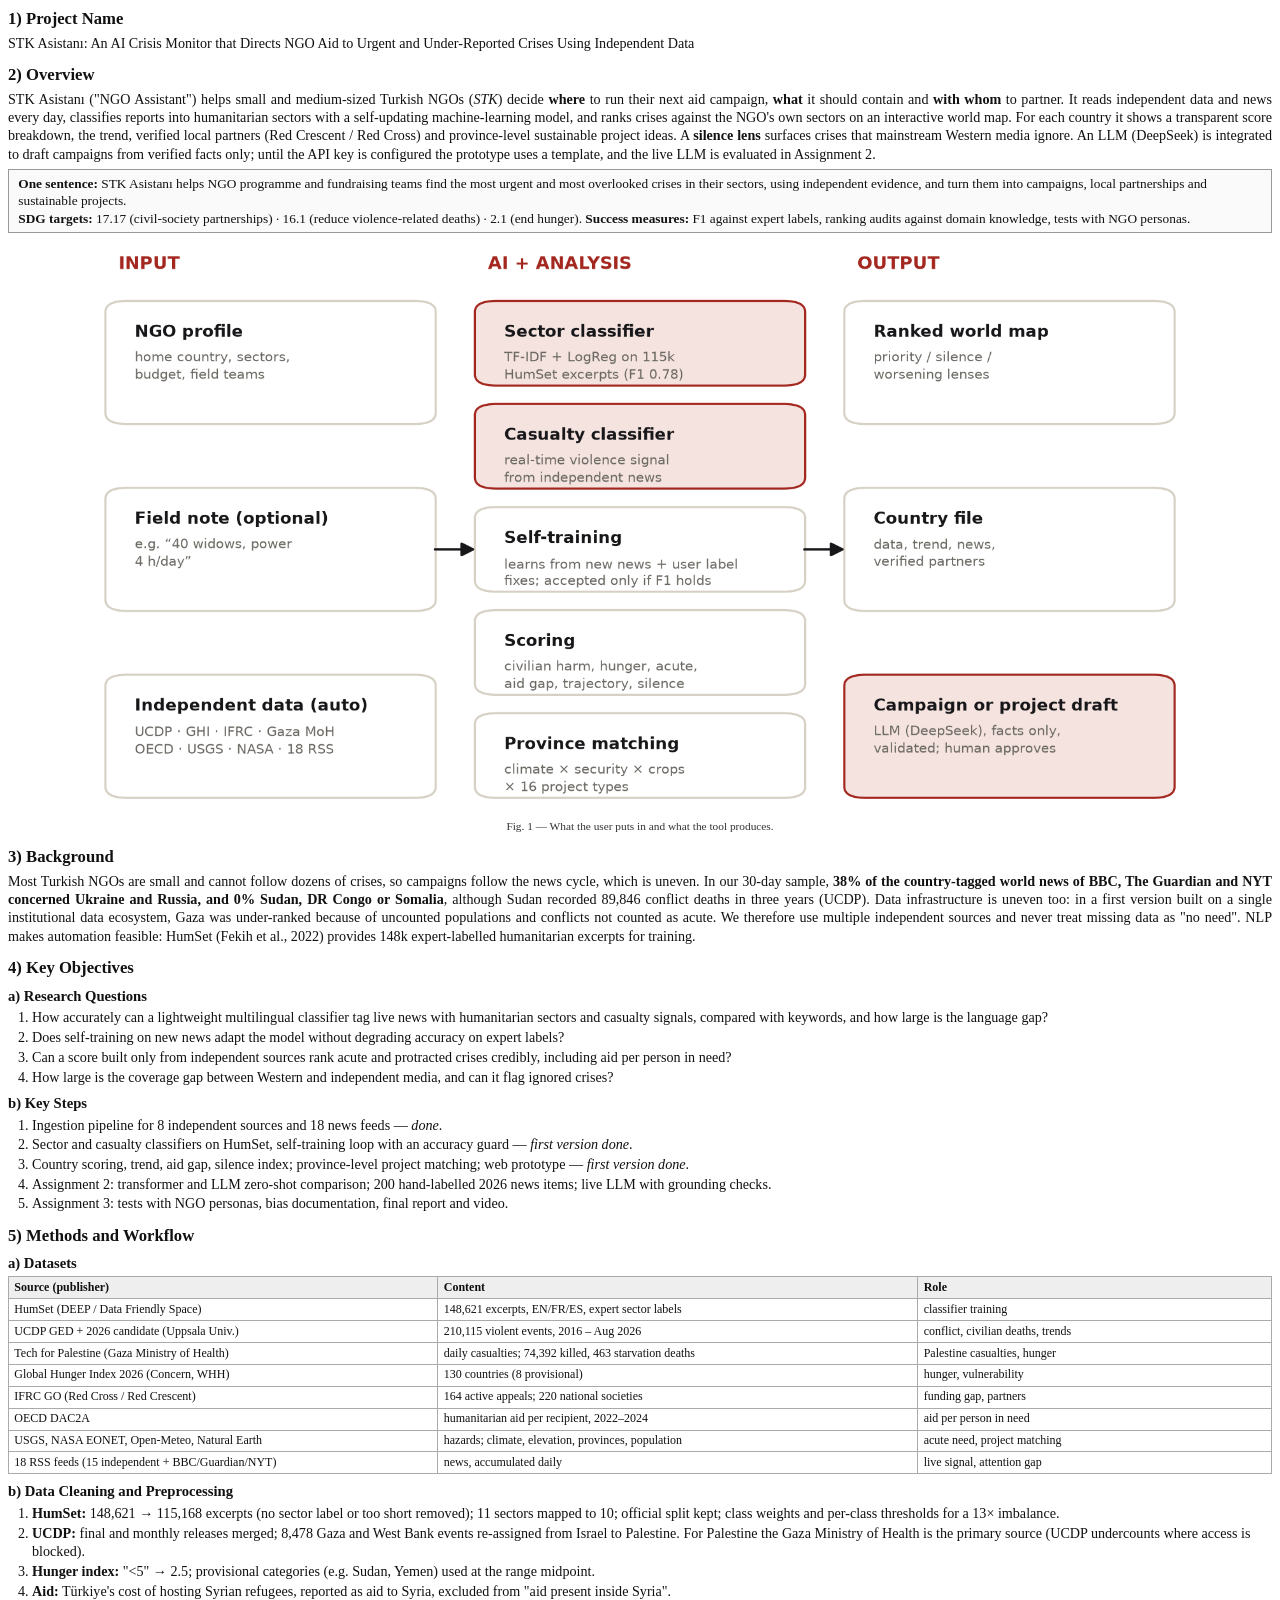
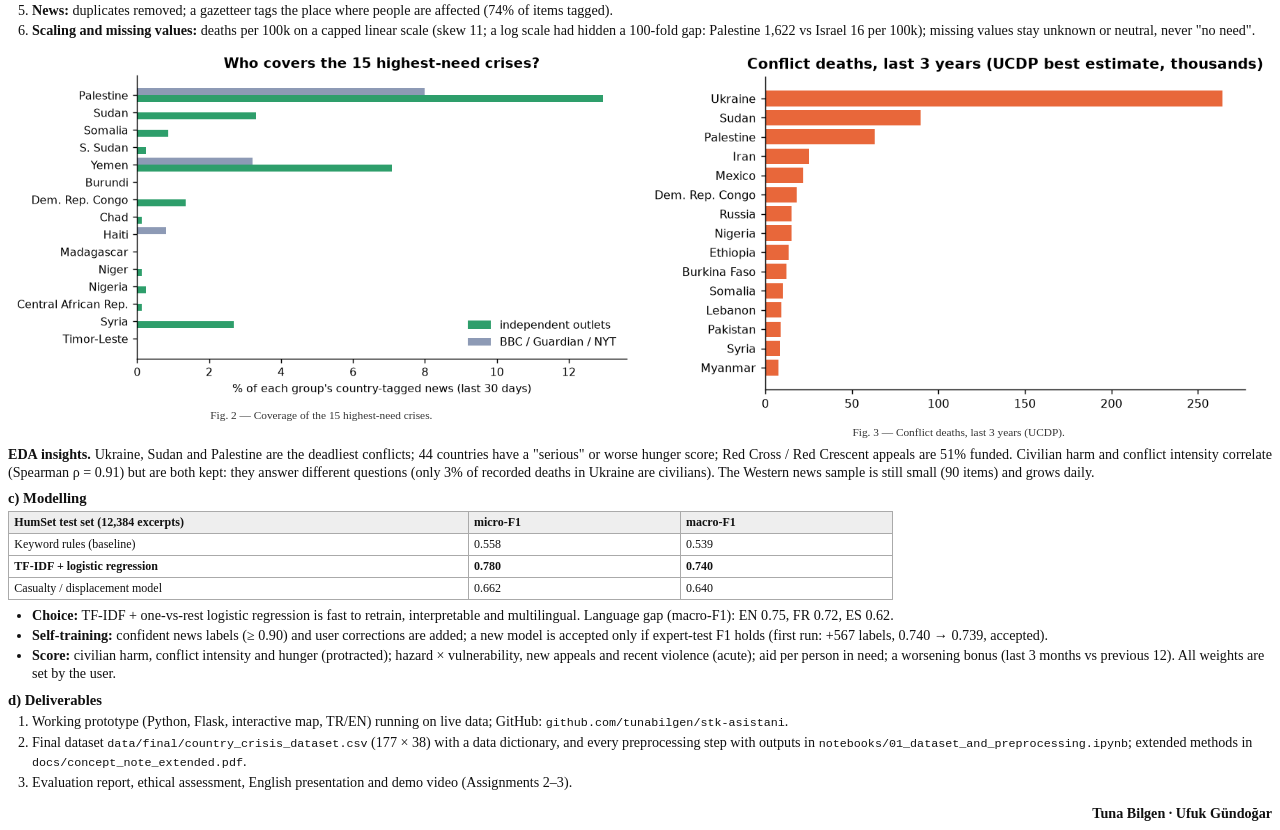
==== commit a3e8eadc: "Shorten concept note to 3 pages; keep the full version as docs/concept_note_extended.pdf Co-Authored" ====
--- a/docs/concept_note.html
+++ b/docs/concept_note.html
@@ -4,218 +4,122 @@
 <meta charset="utf-8">
 <title>Concept Note — STK Asistanı</title>
 <style>
-  @page { size: A4; margin: 20mm 20mm 18mm 20mm; }
-  body { font-family: "Times New Roman", Times, serif; font-size: 11.5pt; line-height: 1.38; color: #111; }
-  h2 { font-size: 13.5pt; margin: 14pt 0 5pt; }
-  h3 { font-size: 12pt; margin: 9pt 0 3pt; }
-  p { margin: 0 0 6pt; text-align: justify; text-indent: 1.2em; }
-  p.noind { text-indent: 0; }
-  ol, ul { margin: 2pt 0 6pt; padding-left: 22pt; }
-  li { margin-bottom: 2pt; }
-  table { border-collapse: collapse; width: 100%; font-size: 10pt; margin: 4pt 0 8pt; }
-  th, td { border: 1px solid #999; padding: 3pt 5pt; text-align: left; vertical-align: top; }
+  @page { size: A4; margin: 15mm 17mm 14mm 17mm; }
+  body { font-family: "Times New Roman", Times, serif; font-size: 10.6pt; line-height: 1.3; color: #111; }
+  h2 { font-size: 12.5pt; margin: 9pt 0 3pt; }
+  h3 { font-size: 11pt; margin: 6pt 0 2pt; }
+  p { margin: 0 0 4pt; text-align: justify; }
+  ol, ul { margin: 1pt 0 4pt; padding-left: 18pt; }
+  li { margin-bottom: 1pt; }
+  table { border-collapse: collapse; width: 100%; font-size: 9pt; margin: 2pt 0 5pt; }
+  th, td { border: 1px solid #aaa; padding: 2pt 4pt; text-align: left; vertical-align: top; }
   th { background: #eee; }
-  figure { margin: 6pt 0 8pt; text-align: center; break-inside: avoid; }
+  figure { margin: 3pt 0 4pt; text-align: center; break-inside: avoid; }
   figure img { max-width: 100%; }
-  figcaption { font-size: 9.5pt; color: #333; margin-top: 2pt; }
-  .two { display: flex; gap: 10pt; }
+  figcaption { font-size: 8.5pt; color: #333; }
+  .two { display: flex; gap: 8pt; }
   .two figure { flex: 1; }
-  .sig { text-align: right; font-weight: bold; margin-top: 18pt; line-height: 2; }
-  .box { border: 1px solid #999; padding: 6pt 9pt; margin: 6pt 0 8pt; font-size: 10.5pt; background: #fafafa; break-inside: avoid; }
-  code { font-family: Consolas, monospace; font-size: 9.5pt; }
+  .box { border: 1px solid #999; padding: 4pt 7pt; margin: 4pt 0 5pt; font-size: 10pt; background: #fafafa; break-inside: avoid; }
+  .sig { text-align: right; font-weight: bold; margin-top: 8pt; line-height: 1.6; }
+  code { font-family: Consolas, monospace; font-size: 8.8pt; }
 </style>
 </head>
 <body>
 
 <h2 style="margin-top:0">1) Project Name</h2>
-<p class="noind">STK Asistanı: An AI Crisis Monitor and Campaign Recommender that Directs NGO Aid to Acute,
-Protracted and Under-Reported Crises Using Independent Data Sources</p>
+<p>STK Asistanı: An AI Crisis Monitor that Directs NGO Aid to Urgent and Under-Reported Crises Using Independent Data</p>
 
 <h2>2) Overview</h2>
-<p>STK Asistanı ("NGO Assistant") helps small and medium-sized Turkish NGOs
-(<i>sivil toplum kuruluşları</i>, STK) decide <b>where</b> to run their next aid campaign, <b>what</b> it
-should contain and <b>with whom</b> to partner. It reads open data and news continuously and classifies every
-report into humanitarian sectors with a machine-learning model that keeps retraining itself. It then ranks crises
-against the NGO's own areas of work.</p>
-<p>A defining design choice is <b>source independence</b>. The tool relies on academic datasets (Uppsala Conflict Data
-Program), an NGO-produced index (Global Hunger Index), the Red Cross / Red Crescent movement (IFRC),
-open casualty data from Gaza (Tech for Palestine), science agencies (USGS, NASA) and fifteen independent and Global-South
-news outlets. Western mainstream media are collected only to <i>measure</i> which crises they ignore. Results are shown
-on an interactive world map with a transparent, user-weighted priority score. For each location the assistant
-recommends <b>direct response</b> or <b>partnership</b> with local organisations, starting with the country's Red Crescent
-or Red Cross society. An LLM (DeepSeek) is integrated to draft campaign and project proposals restricted to verified facts;
-until the API key is configured the prototype uses a deterministic template, and the live LLM is evaluated in Assignment 2.</p>
-<div class="box"><b>Who it helps and with what (one sentence):</b> STK Asistanı helps NGO programme and fundraising teams
-find the most urgent and most overlooked crises in their sectors, using independent evidence, and turn them into
-campaigns and local partnerships.<br>
-<b>SDG link:</b> SDG 17.17 (civil-society partnerships), SDG 16.1 (reduce violence and related deaths: conflict data
-drives priority), SDG 2.1 (end hunger), SDG 1.5 / 11.5 (disaster resilience); cross-cutting SDG 10 (no crisis left behind).</div>
-
-<figure><img src="../reports/figures/flow_diagram.png" style="max-width:100%"><figcaption>Fig. 0 — What the user puts in and what the tool produces.</figcaption></figure>
+<p>STK Asistanı ("NGO Assistant") helps small and medium-sized Turkish NGOs (<i>STK</i>) decide <b>where</b> to run their next
+aid campaign, <b>what</b> it should contain and <b>with whom</b> to partner. It reads independent data and news every day,
+classifies reports into humanitarian sectors with a self-updating machine-learning model, and ranks crises against the NGO's
+own sectors on an interactive world map. For each country it shows a transparent score breakdown, the trend, verified local
+partners (Red Crescent / Red Cross) and province-level sustainable project ideas. A <b>silence lens</b> surfaces crises that
+mainstream Western media ignore. An LLM (DeepSeek) is integrated to draft campaigns from verified facts only; until the API key
+is configured the prototype uses a template, and the live LLM is evaluated in Assignment 2.</p>
+<div class="box"><b>One sentence:</b> STK Asistanı helps NGO programme and fundraising teams find the most urgent and most
+overlooked crises in their sectors, using independent evidence, and turn them into campaigns, local partnerships and sustainable projects.<br>
+<b>SDG targets:</b> 17.17 (civil-society partnerships) · 16.1 (reduce violence-related deaths) · 2.1 (end hunger).
+<b>Success measures:</b> F1 against expert labels, ranking audits against domain knowledge, tests with NGO personas.</div>
+<figure><img src="../reports/figures/flow_diagram.png" style="width:88%"><figcaption>Fig. 1 — What the user puts in and what the tool produces.</figcaption></figure>
 
 <h2>3) Background</h2>
-<p>Turkish civil society has a long record of humanitarian work in Syria, Gaza, Sudan, Somalia, Afghanistan and in the
-2023 earthquakes. Most NGOs, however, are small. They lack analysts who can follow dozens of crises, so campaign
-decisions tend to follow the news cycle. That cycle is uneven. Our own data from the last 30 days show it clearly:
-<b>Ukraine and Russia account for 38% of the country-tagged world news of BBC, The Guardian and The New York Times,
-while Sudan, DR Congo, Somalia, Syria and Lebanon receive 0%</b>. Yet Sudan alone recorded 89,846 conflict deaths in the
-past three years (UCDP). Palestine receives 12.5% of independent outlets' coverage but only 3.3% of Western coverage
-(Fig. 3).</p>
-<p>Data infrastructure is uneven too. Prioritisation tools often rely on a single institutional data ecosystem, which
-reflects its own blind spots: populations that are not counted, conflicts that are not classified as emergencies, crises
-that are not funded. In a first version of this project, built on one such ecosystem, Gaza was under-ranked for exactly
-these reasons. The lesson shaped our design. We use <b>multiple independent sources</b>, record every known data gap
-explicitly, never treat missing data as "no need", and let the user see and weight each component.</p>
-<p>Recent NLP work makes automation feasible. The <b>HumSet</b> dataset (Fekih et al., 2022) provides 148k humanitarian
-text excerpts annotated by experts with sectors and crisis dimensions. We use it only as <i>training text</i> for the
-classifiers, never as evidence about where needs are.</p>
+<p>Most Turkish NGOs are small and cannot follow dozens of crises, so campaigns follow the news cycle, which is uneven. In our
+30-day sample, <b>38% of the country-tagged world news of BBC, The Guardian and NYT concerned Ukraine and Russia, and 0% Sudan,
+DR Congo or Somalia</b>, although Sudan recorded 89,846 conflict deaths in three years (UCDP). Data infrastructure is uneven too:
+in a first version built on a single institutional data ecosystem, Gaza was under-ranked because of uncounted populations and
+conflicts not counted as acute. We therefore use multiple independent sources and never treat missing data as "no need". NLP makes
+automation feasible: HumSet (Fekih et al., 2022) provides 148k expert-labelled humanitarian excerpts for training.</p>
 
-<h2>4) Key Objectives / Business Objectives</h2>
-<h3>a) Research Questions:</h3>
+<h2>4) Key Objectives</h2>
+<h3>a) Research Questions</h3>
 <ol>
-  <li>How accurately can a lightweight multilingual classifier assign humanitarian sectors and casualty / displacement signals
-      to live news, compared with a keyword baseline? How large is the gap between languages?</li>
-  <li>Does self-training on confidently classified new articles (plus human corrections) adapt the model to current crises
-      without degrading accuracy on expert-labelled data?</li>
-  <li>Can a priority score built only from independent sources (UCDP, GHI, IFRC, Gaza MoH data, independent news)
-      produce a credible ranking of acute and protracted crises?</li>
-  <li>How large and how systematic is the coverage gap between Western mainstream and independent / Global-South media,
-      and can it be used to flag ignored crises?</li>
-  <li>How reliably can an LLM write campaign proposals grounded only in supplied facts, and can rule-based validation catch
-      invented numbers or organisations?</li>
+  <li>How accurately can a lightweight multilingual classifier tag live news with humanitarian sectors and casualty signals, compared with keywords, and how large is the language gap?</li>
+  <li>Does self-training on new news adapt the model without degrading accuracy on expert labels?</li>
+  <li>Can a score built only from independent sources rank acute and protracted crises credibly, including aid per person in need?</li>
+  <li>How large is the coverage gap between Western and independent media, and can it flag ignored crises?</li>
 </ol>
-<h3>b) Key Steps:</h3>
+<h3>b) Key Steps</h3>
 <ol>
-  <li>Ingestion pipeline for UCDP, GHI, IFRC GO, Tech for Palestine, OECD, USGS, NASA EONET, Open-Meteo, Natural Earth and 18 RSS feeds (done).</li>
-  <li>Sector and crisis-dynamics classifiers trained on HumSet, with a self-training loop and accuracy guard (first version done).</li>
-  <li>Country indicators, user-weighted priority score and "ignored by Western media" flag (first version done).</li>
-  <li>Interactive map with NGO profile, ranking, country dossier, Gaza casualty panel and partner list (prototype done).</li>
-  <li>DeepSeek integration (OpenAI-compatible API via OpenRouter) for grounded campaign drafting with a validator (code done, template fallback
-      active; live evaluation in Assignment 2).</li>
-  <li>Hand-label ~200 current (2026) articles to measure the real effect of self-training. Extend the news gazetteer and add
-      more regional outlets (Somalia, Sahel, Myanmar).</li>
-  <li>Test with NGO personas (sector, size, home country). Document source disagreements and biases.</li>
+  <li>Ingestion pipeline for 8 independent sources and 18 news feeds — <i>done</i>.</li>
+  <li>Sector and casualty classifiers on HumSet, self-training loop with an accuracy guard — <i>first version done</i>.</li>
+  <li>Country scoring, trend, aid gap, silence index; province-level project matching; web prototype — <i>first version done</i>.</li>
+  <li>Assignment 2: transformer and LLM zero-shot comparison; 200 hand-labelled 2026 news items; live LLM with grounding checks.</li>
+  <li>Assignment 3: tests with NGO personas, bias documentation, final report and video.</li>
 </ol>
 
 <h2>5) Methods and Workflow</h2>
-<h3>a) Datasets:</h3>
+<h3>a) Datasets</h3>
 <table>
-  <tr><th>Source (publisher, type)</th><th>Content &amp; size</th><th>Role</th></tr>
-  <tr><td><b>HumSet</b> (DEEP / Data Friendly Space; Apache-2.0)</td><td>148,621 excerpts, EN/FR/ES, expert labels for 11 sectors
-      and crisis pillars</td><td>Training text only</td></tr>
-  <tr><td><b>UCDP GED 26.1 + candidate 2026</b> (Uppsala University, academic)</td><td>210,115 georeferenced violent events, 2016 – Aug 2026,
-      deaths (best estimate, civilians)</td><td>Protracted &amp; recent conflict</td></tr>
-  <tr><td><b>Global Hunger Index 2026</b> (Concern Worldwide &amp; Welthungerhilfe, NGOs)</td><td>130 countries (8 with a provisional category)</td><td>Hunger</td></tr>
-  <tr><td><b>IFRC GO</b> (Red Cross / Red Crescent movement)</td><td>164 active appeals (CHF 2.2 bn, 51% funded); 220 national societies</td>
-      <td>Funding gap, new emergencies, verified partners</td></tr>
-  <tr><td><b>Tech for Palestine</b> (Gaza Ministry of Health data)</td><td>Daily casualties 2023–2026: 74,392 killed incl. 20,179 children;
-      463 starvation deaths</td><td>Gaza acute &amp; hunger</td></tr>
-  <tr><td><b>OECD DAC2A</b> (donor-reported aid statistics)</td><td>Humanitarian aid disbursed per recipient, all reporting donors, 2022–2024</td>
-      <td>Aid presence relative to need</td></tr>
-  <tr><td><b>USGS, NASA EONET</b></td><td>Significant earthquakes; storms, floods, volcanoes</td><td>Natural-hazard alerts</td></tr>
-  <tr><td><b>News RSS</b>: Al Jazeera, Middle East Eye, Anadolu, Yeni Şafak, Daily Sabah, The New Arab, MEMO, Mondoweiss,
-      Radio Dabanga, Ariana News, Amu TV, Dawn, Africanews, MSF, Amnesty (+ BBC, Guardian, NYT for comparison)</td>
-      <td>638 items in the first run (503 independent, 135 Western), accumulated daily</td><td>Classifier input, attention gap, self-training</td></tr>
+<tr><th style="width:34%">Source (publisher)</th><th style="width:38%">Content</th><th style="width:28%">Role</th></tr>
+<tr><td>HumSet (DEEP / Data Friendly Space)</td><td>148,621 excerpts, EN/FR/ES, expert sector labels</td><td>classifier training</td></tr>
+<tr><td>UCDP GED + 2026 candidate (Uppsala Univ.)</td><td>210,115 violent events, 2016 – Aug 2026</td><td>conflict, civilian deaths, trends</td></tr>
+<tr><td>Tech for Palestine (Gaza Ministry of Health)</td><td>daily casualties; 74,392 killed, 463 starvation deaths</td><td>Palestine casualties, hunger</td></tr>
+<tr><td>Global Hunger Index 2026 (Concern, WHH)</td><td>130 countries (8 provisional)</td><td>hunger, vulnerability</td></tr>
+<tr><td>IFRC GO (Red Cross / Red Crescent)</td><td>164 active appeals; 220 national societies</td><td>funding gap, partners</td></tr>
+<tr><td>OECD DAC2A</td><td>humanitarian aid per recipient, 2022–2024</td><td>aid per person in need</td></tr>
+<tr><td>USGS, NASA EONET, Open-Meteo, Natural Earth</td><td>hazards; climate, elevation, provinces, population</td><td>acute need, project matching</td></tr>
+<tr><td>18 RSS feeds (15 independent + BBC/Guardian/NYT)</td><td>news, accumulated daily</td><td>live signal, attention gap</td></tr>
 </table>
 
-<h3>b) Data Cleaning and Preprocessing:</h3>
+<h3>b) Data Cleaning and Preprocessing</h3>
 <ol>
-  <li><b>HumSet:</b> removed the 22.5% of excerpts without sector labels. Mapped 11 sectors to our 10-sector taxonomy and binarised
-      the labels (1.11 labels per excerpt after mapping). Kept the official split. Health has 13× more examples than Logistics,
-      so we used class weights and per-class thresholds tuned on validation.</li>
-  <li><b>UCDP:</b> merged the final dataset with 2026 monthly candidate releases. Gaza and West Bank events, which UCDP codes
-      under Israel, are re-assigned to Palestine by admin-1 (8,478 events, about 64,000 deaths). Country names harmonised to ISO-3. For Palestine the <b>Gaza Ministry of Health is the primary source</b> (registered deaths by name and ID, via Tech for Palestine): 74,392 killed in Gaza, 463 starvation deaths and 1,124 killed in the West Bank, 75,979 in total. UCDP verifies deaths case by case through media reports and undercounts where journalists are killed and access is blocked (UCDP: about 64,000). The Ministry publishes no civilian/combatant split; children and women (32,679) are the only published breakdown and are used as a strict lower bound of civilian deaths, which does not imply that the others were combatants. People missing under rubble and deaths from disease are not in any registry, so all figures are minimums.</li>
-  <li><b>GHI:</b> parsed the Excel release ("&lt;5" → 2.5). Countries with incomplete data get GHI's provisional category at the range midpoint (Sudan, South Sudan, Yemen, Burundi: "alarming", 35–49.9 → 42.5). GHI does not cover Palestine, so documented starvation deaths (Gaza MoH) are used instead.</li>
-  <li><b>News:</b> HTML stripped, duplicates removed. Countries tagged with a gazetteer of country and crisis place names
-      (e.g. Rafah, El Fasher, Goma). Demonyms are used only when no place is named, so reports are attributed to the place
-      where people are affected (74% of items tagged).</li>
-  <li><b>Normalisation:</b> conflict intensity is measured as <b>deaths per 100,000 people on a linear scale</b> (500 per 100k over three
-      years = maximum). An earlier log scale hid a 100-fold gap: Palestine has 1,622 deaths per 100k, Israel 16. Alerts decay with a
-      10-day half-life. Countries absent from UCDP count as zero recorded conflict deaths. Other missing values stay <i>unknown</i>,
-      and each country shows a data-coverage indicator.</li>
-  <li><b>News signal:</b> only articles above the casualty classifier's tuned threshold (0.55) count, and each outlet's contribution
-      per country is capped, so that one national newspaper cannot dominate. A news-only signal that UCDP or Gaza MoH data do not
-      corroborate can contribute at most 0.5, so a single tragic incident does not equal a sustained mass-casualty crisis. The mix of
-      news topics never lowers a measured need, and an unknown funding gap is treated as neutral (0.5), never as a penalty.</li>
+  <li><b>HumSet:</b> 148,621 → 115,168 excerpts (no sector label or too short removed); 11 sectors mapped to 10; official split kept; class weights and per-class thresholds for a 13× imbalance.</li>
+  <li><b>UCDP:</b> final and monthly releases merged; 8,478 Gaza and West Bank events re-assigned from Israel to Palestine. For Palestine the Gaza Ministry of Health is the primary source (UCDP undercounts where access is blocked).</li>
+  <li><b>Hunger index:</b> "&lt;5" → 2.5; provisional categories (e.g. Sudan, Yemen) used at the range midpoint.</li>
+  <li><b>Aid:</b> Türkiye's cost of hosting Syrian refugees, reported as aid to Syria, excluded from "aid present inside Syria".</li>
+  <li><b>News:</b> duplicates removed; a gazetteer tags the place where people are affected (74% of items tagged).</li>
+  <li><b>Scaling and missing values:</b> deaths per 100k on a capped linear scale (skew 11; a log scale had hidden a 100-fold gap: Palestine 1,622 vs Israel 16 per 100k); missing values stay unknown or neutral, never "no need".</li>
+</ol>
+<div class="two">
+  <figure><img src="../reports/figures/attention_gap.png"><figcaption>Fig. 2 — Coverage of the 15 highest-need crises.</figcaption></figure>
+  <figure><img src="../reports/figures/ucdp_top15.png"><figcaption>Fig. 3 — Conflict deaths, last 3 years (UCDP).</figcaption></figure>
+</div>
+<p><b>EDA insights.</b> Ukraine, Sudan and Palestine are the deadliest conflicts; 44 countries have a "serious" or worse hunger
+score; Red Cross / Red Crescent appeals are 51% funded. Civilian harm and conflict intensity correlate (Spearman ρ = 0.91) but are
+both kept: they answer different questions (only 3% of recorded deaths in Ukraine are civilians). The Western news sample is still
+small (90 items) and grows daily.</p>
+
+<h3>c) Modelling</h3>
+<table style="width:70%">
+<tr><th style="width:52%">HumSet test set (12,384 excerpts)</th><th style="width:24%">micro-F1</th><th style="width:24%">macro-F1</th></tr>
+<tr><td>Keyword rules (baseline)</td><td>0.558</td><td>0.539</td></tr>
+<tr><td><b>TF-IDF + logistic regression</b></td><td><b>0.780</b></td><td><b>0.740</b></td></tr>
+<tr><td>Casualty / displacement model</td><td>0.662</td><td>0.640</td></tr>
+</table>
+<ul>
+  <li><b>Choice:</b> TF-IDF + one-vs-rest logistic regression is fast to retrain, interpretable and multilingual. Language gap (macro-F1): EN 0.75, FR 0.72, ES 0.62.</li>
+  <li><b>Self-training:</b> confident news labels (≥ 0.90) and user corrections are added; a new model is accepted only if expert-test F1 holds (first run: +567 labels, 0.740 → 0.739, accepted).</li>
+  <li><b>Score:</b> civilian harm, conflict intensity and hunger (protracted); hazard × vulnerability, new appeals and recent violence (acute); aid per person in need; a worsening bonus (last 3 months vs previous 12). All weights are set by the user.</li>
+</ul>
+
+<h3>d) Deliverables</h3>
+<ol>
+  <li>Working prototype (Python, Flask, interactive map, TR/EN) running on live data; GitHub: <code>github.com/tunabilgen/stk-asistani</code>.</li>
+  <li>Final dataset <code>data/final/country_crisis_dataset.csv</code> (177 × 38) with a data dictionary, and every preprocessing step with outputs in <code>notebooks/01_dataset_and_preprocessing.ipynb</code>; extended methods in <code>docs/concept_note_extended.pdf</code>.</li>
+  <li>Evaluation report, ethical assessment, English presentation and demo video (Assignments 2–3).</li>
 </ol>
 
-<h3>EDA highlights</h3>
-<div class="two">
-  <figure><img src="../reports/figures/ucdp_top15.png"><figcaption>Fig. 1 — Conflict deaths, last 3 years (UCDP).</figcaption></figure>
-  <figure><img src="../reports/figures/humset_sectors.png"><figcaption>Fig. 2 — HumSet class imbalance.</figcaption></figure>
-</div>
-<div class="two">
-  <figure><img src="../reports/figures/attention_gap.png"><figcaption>Fig. 3 — Coverage of the 15 highest-need crises: independent vs Western media.</figcaption></figure>
-  <figure><img src="../reports/figures/need_vs_attention.png"><figcaption>Fig. 4 — Need vs Western attention; orange = flagged as ignored.</figcaption></figure>
-</div>
-<p class="noind"><b>Key insights.</b> (i) The deadliest conflicts of the last three years are Ukraine, Sudan and Palestine.
-(ii) 44 countries have a "serious" or worse hunger score (GHI ≥ 20, including provisional categories). (iii) Active Red Cross / Red Crescent appeals are only 51%
-funded. (iv) Among the highest-need crises, DR Congo, Somalia and Sudan receive no Western coverage at all in the sample period and are flagged as ignored. (v) HumSet annotations date mainly from 2019–2020
-(76% from 2020), so live 2026 news will drift; this motivates self-training. Caveat: the Western sample is still small
-(90 country-tagged items); it grows daily.</p>
-
-<p class="noind"><b>Descriptive statistics.</b> Deaths per 100k are extremely right-skewed (skew 11; median 0, max 1,622).
-A log scale would reduce the skew but compressed a 100-fold gap between Palestine and Israel, so a capped linear per-capita
-scale is used instead. Spearman correlations show one pair above |ρ| ≥ 0.85: civilian harm and conflict intensity (0.91).
-Both are kept on purpose, because they answer different questions (who is killed vs how many).</p>
-
-<h3>c) Modelling:</h3>
-<ol>
-  <li><b>Sector classifier:</b> TF-IDF (word 1–2-grams, 300k features) followed by one-vs-rest logistic regression with class weights
-      and per-sector thresholds. On the HumSet test set (12,384 excerpts) it reaches <b>micro-F1 0.780 / macro-F1 0.740</b>, against
-      0.558 / 0.539 for a keyword baseline. By language, macro-F1 is 0.75 for EN, 0.72 for FR and 0.62 for ES.</li>
-  <li><b>Crisis-dynamics classifier:</b> same architecture, trained on HumSet's 1D pillars (43,719 annotated excerpts): macro-F1 0.64,
-      Casualties F1 0.63. The decayed sum of P(casualties) over the last 14 days of independent reporting gives a real-time
-      violence signal that complements UCDP's two-month publication lag.</li>
-  <li><b>Self-training:</b> news classified with confidence ≥ 0.90 (max 3,000 items) plus human corrections from the UI are added to
-      training. A new model is accepted only if expert-test macro-F1 does not drop by more than 0.005.</li>
-  <li><b>Priority score:</b> protracted suffering = half the worst civilian dimension (civilians killed per 100k or hunger) plus half the weighted mean of civilian harm (2), conflict intensity (1) and hunger (1.5). Separating civilian harm
-      matters: per 100k people, at least 703 civilians were killed in Palestine and 173 in Sudan over three years, against 17.5 in Ukraine,
-      where 97% of recorded deaths are combatants. Acute need is the maximum of <b>natural-hazard alerts multiplied by vulnerability</b> (vulnerability = the higher of the hunger level (GHI does not score high-income countries, which have no hunger problem) and ongoing violence; an earthquake in a state that copes on its own, such as the USA, scores zero), new IFRC appeals and recent violence (UCDP 90 days,
-      Gaza MoH 30 days, news signal). Sector needs are derived from sector-relevant indicators. The user sets all weights with sliders.</li>
-  <li><b>Trajectory (worsening vs easing):</b> for every country the mean of the last 3 months of conflict deaths is compared with the
-      median of the 12 months before (robust to a single massacre month) and with the previous quarter. Labels: <i>worsening</i>
-      (≥ 1.5× the usual level, ≥ 50 deaths/month, not falling vs the previous quarter), <i>chronic</i> and <i>improving</i> (only below
-      20 deaths/month). A clear drop while killing continues (≥ 100 deaths/month or heavy violence in ≥ 9 of 12 months) gets no label. A drop in recorded deaths is never called improvement while people are still being killed; recent UCDP months are
-      preliminary and usually revised upwards. Current result: Yemen ×9 (Aug 2026: 1,380 deaths), Nigeria, South Sudan, Pakistan and Colombia
-      are worsening. Escalation is a user-weighted bonus that only adds to the score (a crisis that is not worsening is never pulled down), and a dedicated "worsening lens" shows these crises for early action.
-      Hunger trend: GHI 2018 → 2026.</li>
-  <li><b>Aid presence relative to need:</b> humanitarian aid per person in severe need = OECD humanitarian aid (2023–2024 average)
-      ÷ (population × the part of protracted suffering above 0.3). $5 or less per person → gap 1, $300 or more → 0 (log scale).
-      Computed only for recognised crises (protracted ≥ 0.45 or an active IFRC Emergency Appeal), so that large states with their own systems
-      are not counted as gaps. Two corrections: Türkiye reports the cost of hosting Syrian refugees in Türkiye as aid to Syria (USD 6–10 bn/yr);
-      this real burden is excluded because it is not aid present inside Syria. And money disbursed is not aid delivered: where starvation deaths
-      are documented (Gaza: 463, plus 2,615 killed while seeking aid), the gap is scored high regardless of budgets. Result: Burundi and Nigeria
-      receive about $12 per person in severe need, Sudan and DR Congo under $40, against $220–540 in Somalia, Afghanistan and Syria.</li>
-  <li><b>Place-specific sustainable projects:</b> for the selected country, every province (Natural Earth admin-1) gets a profile:
-      conflict deaths in the last 12 months (UCDP events assigned to the nearest province), last year's rainfall, temperature and elevation
-      (Open-Meteo, ECMWF ERA5), and news naming it. A security level (low / medium / high) decides whether livelihood projects are feasible
-      or only emergency aid through a partner. A crop–climate table (21 crops; coarse thresholds, flagged for agronomist confirmation) and a
-      catalogue of 16 sustainable project types, each with procurement items, a self-sustaining mechanism (seed bank, pass-on livestock,
-      cooperative, water committee) and risks, are matched to each province. A full proposal is then drafted from these facts plus an optional
-      field note from the NGO (by the LLM once enabled; by the template today). Example: Herat (300 mm rain, 17 °C) matches saffron, almond, pomegranate and grape; Kabul (293 deaths
-      in 12 months) gets emergency food and psychosocial support instead.</li>
-  <li><b>Campaign generation (integrated, to be evaluated live in Assignment 2):</b> DeepSeek (<code>deepseek/deepseek-v4.1-flash</code> via OpenRouter, ≈ $0.001 per campaign; free fallback model)
-      receives a JSON block of facts with named sources. A validator removes organisations that are not among the candidates, flags
-      numbers that do not appear in the facts and keeps only supplied URLs.</li>
-</ol>
-
-<div class="box"><b>Where the data is:</b> the final dataset is <code>data/final/country_crisis_dataset.csv</code> (177 countries × 38
-columns: raw indicators, normalised components, scores), documented column by column in <code>data/final/DATA_DICTIONARY.md</code>;
-labelled news items are in <code>data/final/news_labelled.csv</code>. Every cleaning and transformation step, with its outputs, is
-shown in <code>notebooks/01_dataset_and_preprocessing.ipynb</code>.</div>
-
-<h3>d) Deliverables:</h3>
-<ol>
-  <li>A working prototype: Python pipeline and Flask server with an interactive MapLibre world map (TR/EN), running on live data.</li>
-  <li>Evaluation report: classifier comparison (keyword vs TF-IDF vs multilingual transformer vs LLM zero-shot), self-training study on a
-      2026 test set, ranking sanity checks, attention-gap analysis and LLM grounding error rate.</li>
-  <li>Ethical assessment: source bias and independence, language bias, self-training drift, hallucination, partner due diligence,
-      dignity in messaging.</li>
-  <li>Open-source GitHub repository with README, source documentation and reproducible scripts.</li>
-  <li>English presentation and a ~5-minute demo video.</li>
-</ol>
-
-<div class="sig">Tuna Bilgen<br>Ufuk Gündoğar</div>
+<div class="sig">Tuna Bilgen · Ufuk Gündoğar</div>
 </body>
 </html>
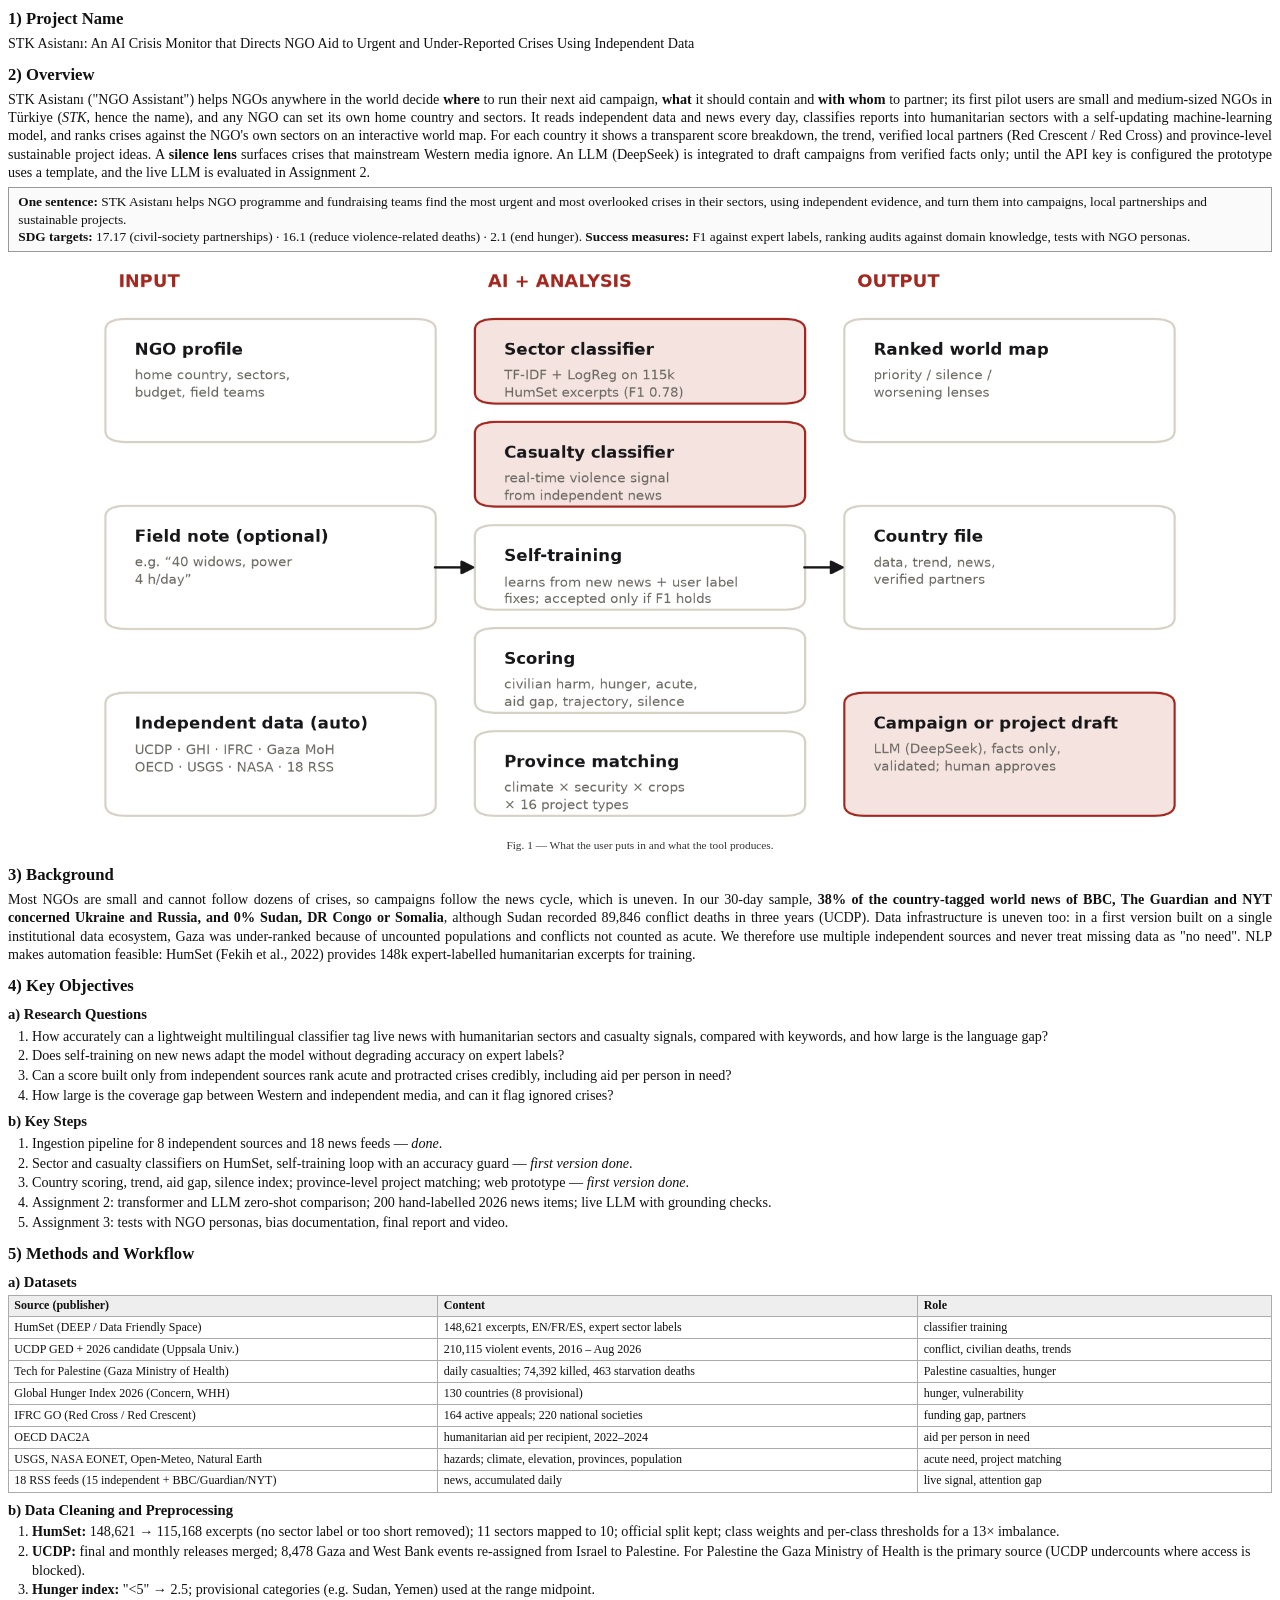
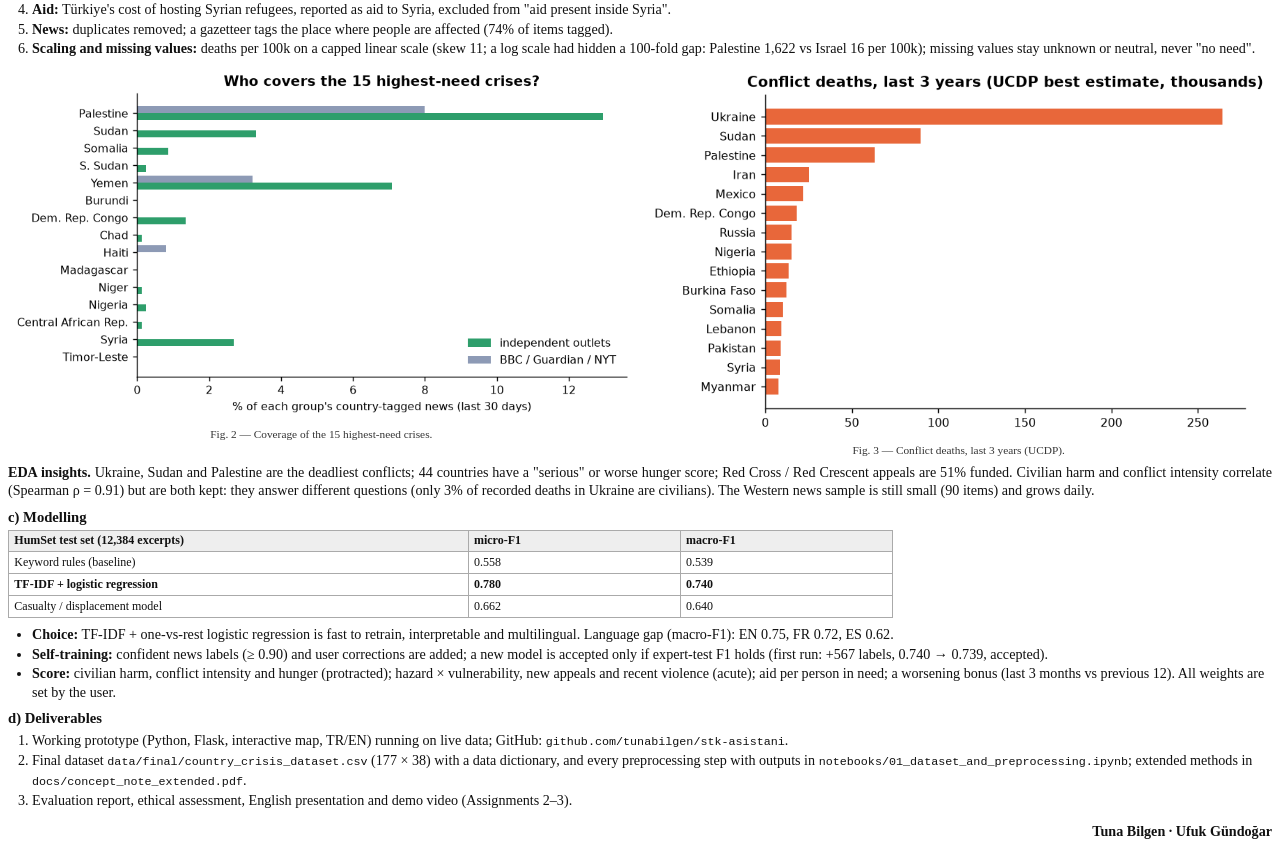
==== commit 367e19df: "Describe users as NGOs anywhere, with small NGOs in Türkiye as first pilot users Co-Authored-By: Cla" ====
--- a/docs/concept_note.html
+++ b/docs/concept_note.html
@@ -30,8 +30,9 @@
 <p>STK Asistanı: An AI Crisis Monitor that Directs NGO Aid to Urgent and Under-Reported Crises Using Independent Data</p>
 
 <h2>2) Overview</h2>
-<p>STK Asistanı ("NGO Assistant") helps small and medium-sized Turkish NGOs (<i>STK</i>) decide <b>where</b> to run their next
-aid campaign, <b>what</b> it should contain and <b>with whom</b> to partner. It reads independent data and news every day,
+<p>STK Asistanı ("NGO Assistant") helps NGOs anywhere in the world decide <b>where</b> to run their next
+aid campaign, <b>what</b> it should contain and <b>with whom</b> to partner; its first pilot users are small and
+medium-sized NGOs in Türkiye (<i>STK</i>, hence the name), and any NGO can set its own home country and sectors. It reads independent data and news every day,
 classifies reports into humanitarian sectors with a self-updating machine-learning model, and ranks crises against the NGO's
 own sectors on an interactive world map. For each country it shows a transparent score breakdown, the trend, verified local
 partners (Red Crescent / Red Cross) and province-level sustainable project ideas. A <b>silence lens</b> surfaces crises that
@@ -44,7 +45,7 @@
 <figure><img src="../reports/figures/flow_diagram.png" style="width:88%"><figcaption>Fig. 1 — What the user puts in and what the tool produces.</figcaption></figure>
 
 <h2>3) Background</h2>
-<p>Most Turkish NGOs are small and cannot follow dozens of crises, so campaigns follow the news cycle, which is uneven. In our
+<p>Most NGOs are small and cannot follow dozens of crises, so campaigns follow the news cycle, which is uneven. In our
 30-day sample, <b>38% of the country-tagged world news of BBC, The Guardian and NYT concerned Ukraine and Russia, and 0% Sudan,
 DR Congo or Somalia</b>, although Sudan recorded 89,846 conflict deaths in three years (UCDP). Data infrastructure is uneven too:
 in a first version built on a single institutional data ecosystem, Gaza was under-ranked because of uncounted populations and
